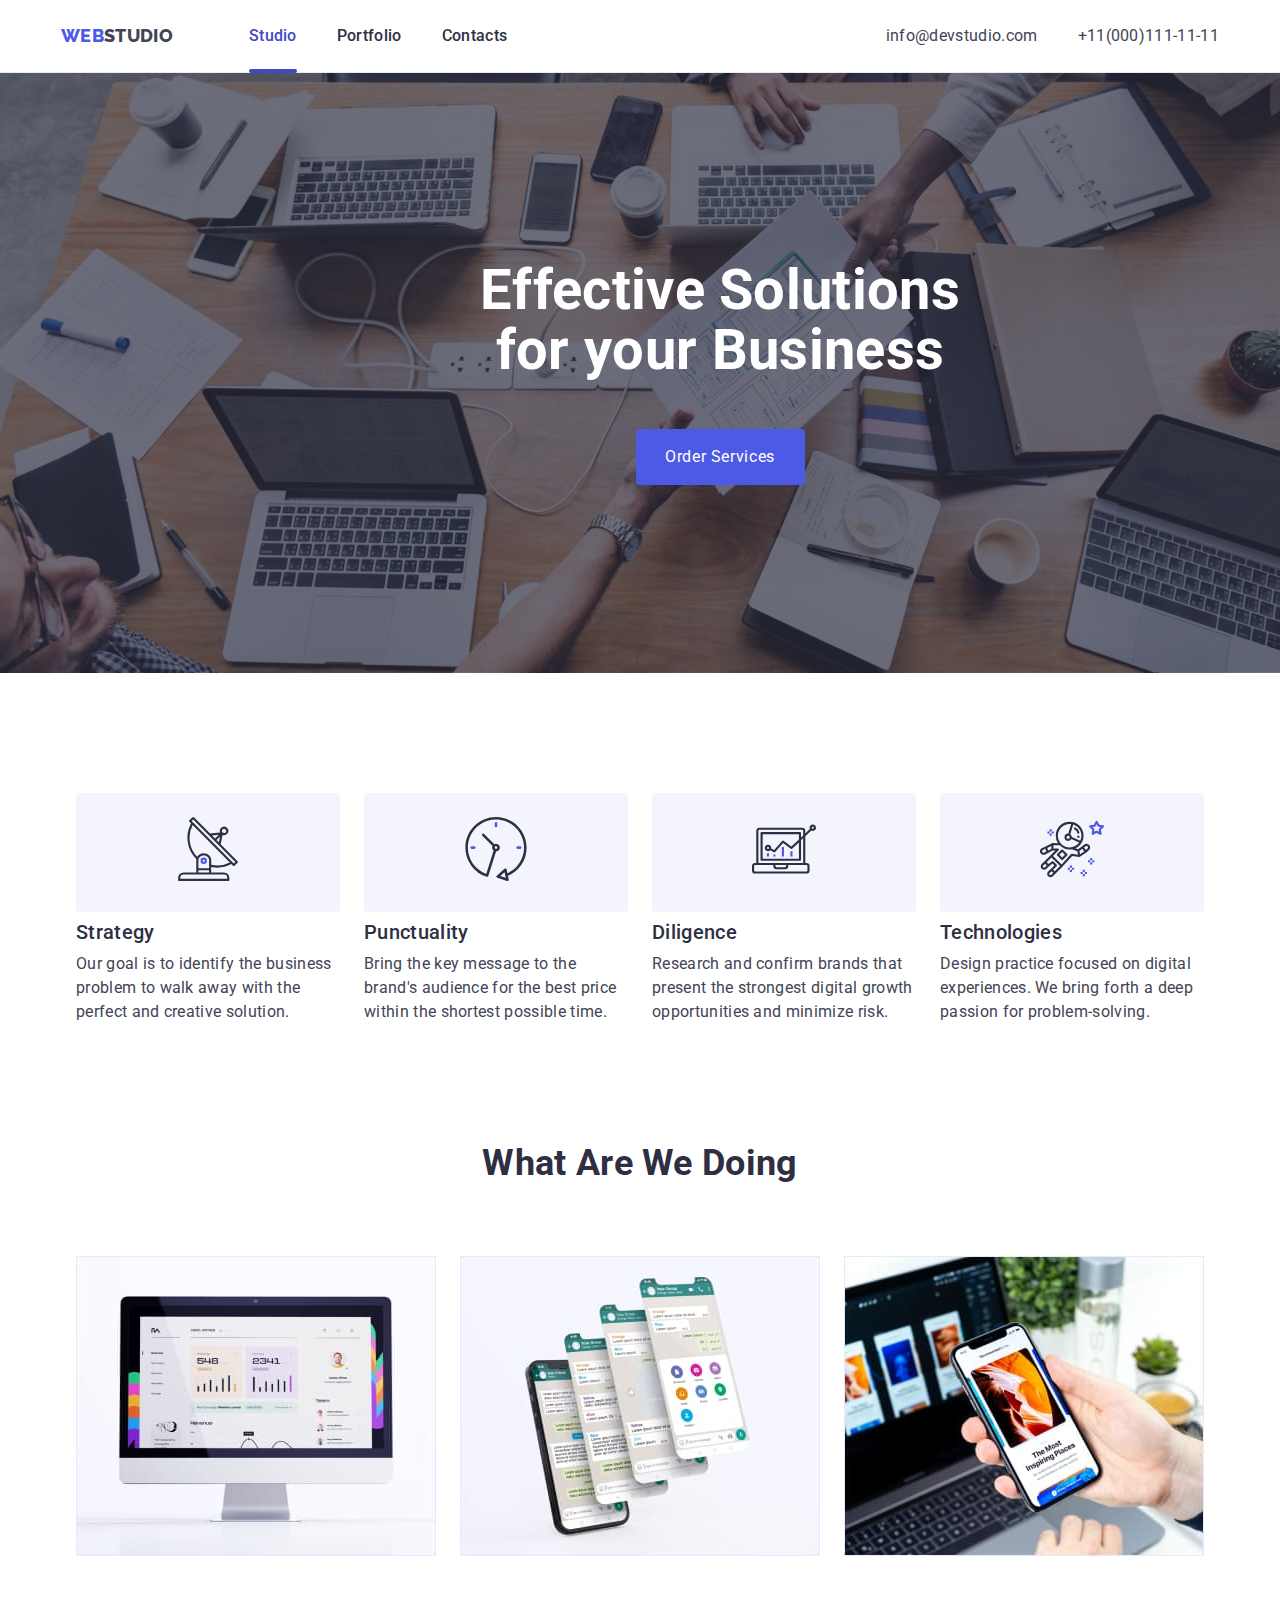
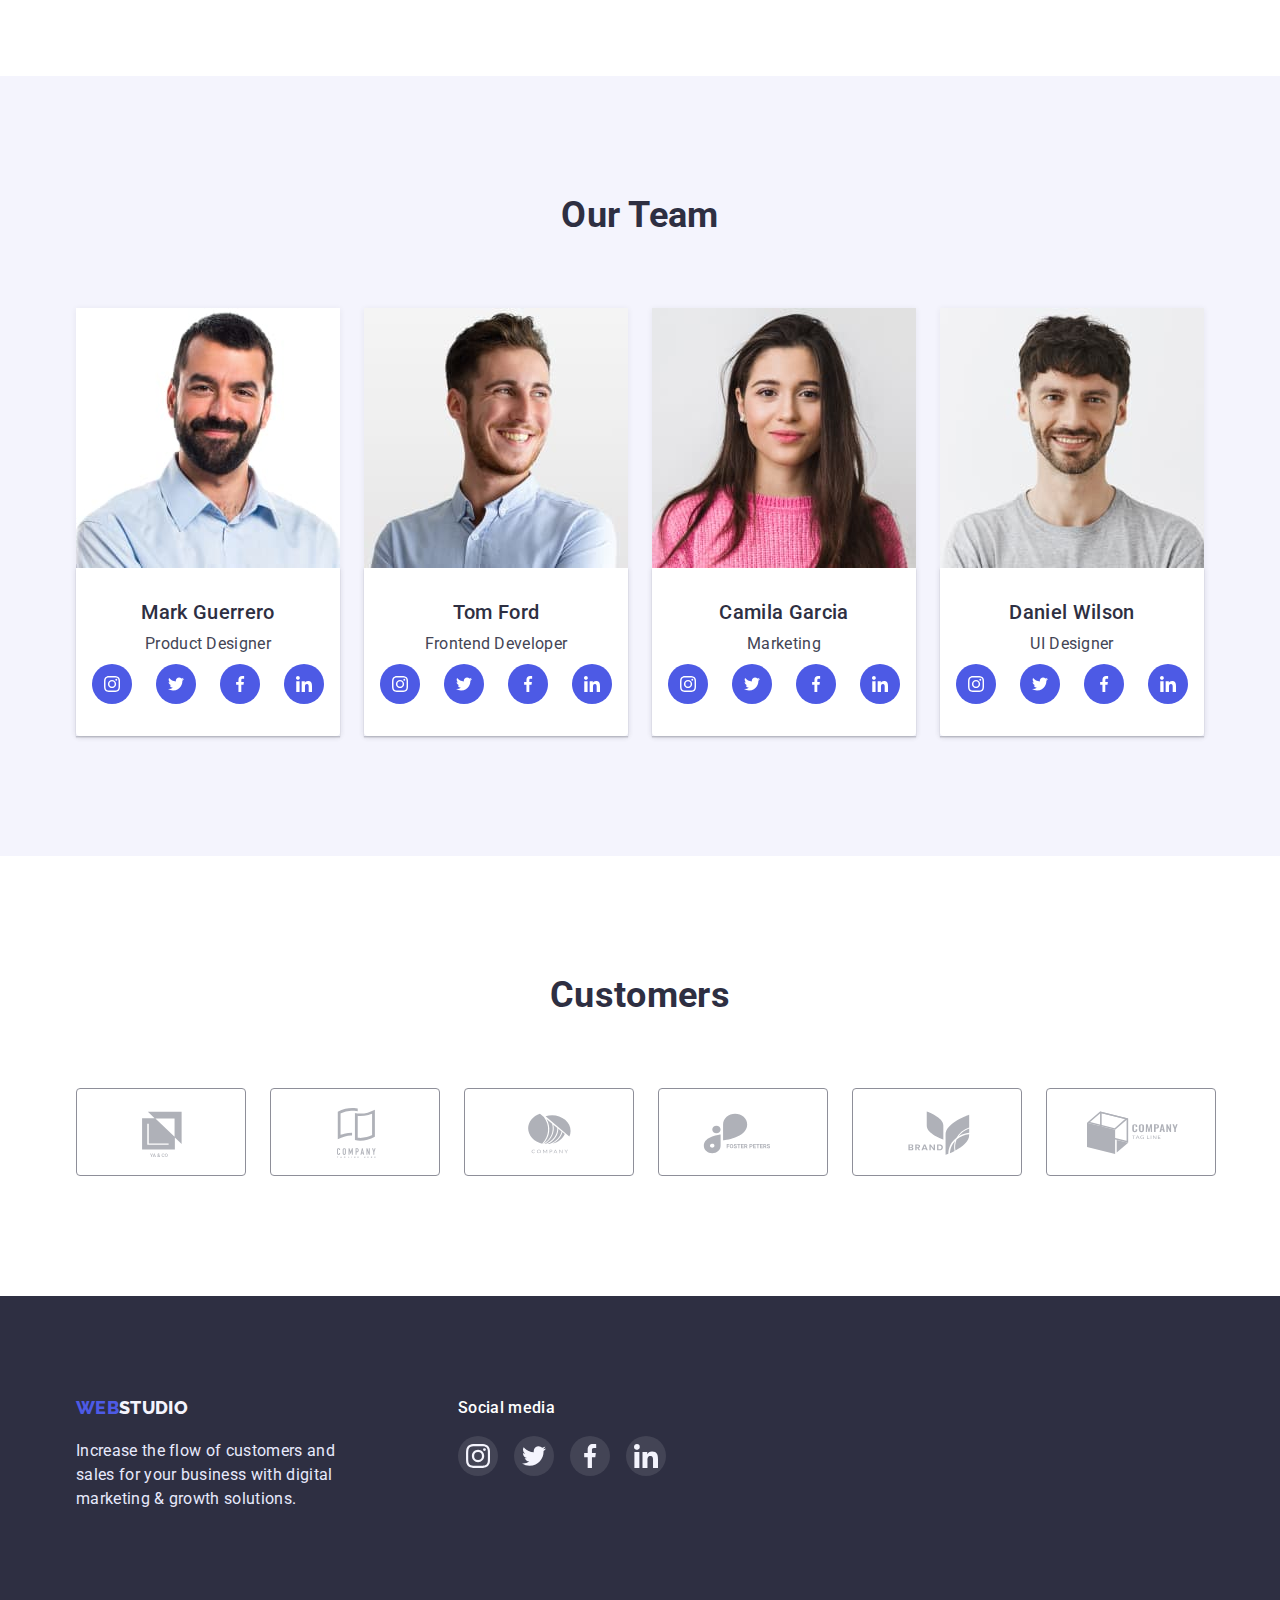
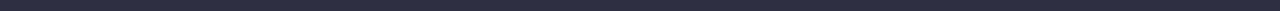
==== index.html @ 03b1467c "load main" ====
<!DOCTYPE html>
<html lang="en">
  <head>
    <meta charset="UTF-8" />
    <meta http-equiv="X-UA-Compatible" content="IE=edge" />
    <meta name="viewport" content="width=device-width, initial-scale=1.0" />
    <link
      href="https://fonts.googleapis.com/css2?family=Raleway:wght@800&family=Roboto:wght@100;300;400;500;700;900&display=swap"
      rel="stylesheet"
    />
    <link rel="stylesheet" href="./styles/modern-normalize.css" />
    <link href="./styles/styles.css" rel="stylesheet" />
    <title>Document</title>
  </head>
  <body>
    <header class="head-nav">
      <div class="header-container">
        <nav class="navigation">
          <a href="./index.html" class="head-logo"
            >WEB<span class="logo-color-black">STUDIO</span></a
          >

          <ul class="list-nav">
            <li class="list-item">
              <a href="./index.html" class="nav-list-hyper-link active animation"
                >Studio</a
              >
            </li>
            <li class="list-item">
              <a href="./portfolio.html" class="nav-list-hyper-link animation"
                >Portfolio</a
              >
            </li>
            <li class="list-item animation">
              <a href="" class="nav-list-hyper-link">Contacts</a>
            </li>
          </ul>
        </nav>
        <address class="address-list">
          <ul class="list-contact">
            <li class="list-item">
              <a href="mailto:@devstudio.com" class="contacts">
                info@devstudio.com</a
              >
            </li>
            <li class="list-item">
              <a href="tel:+11(000)111-11-11" class="contacts">
                +11(000)111-11-11</a
              >
            </li>
          </ul>
        </address>
      </div>
    </header>
    <main>
      <section class="section hero">
        <div class="conteiner">
          <h1 class="business-title">Effective Solutions for your Business</h1>
          <button type="button" class="order-button" data-modal-open>Order Services</button>
        </div>
      </section>
      <section class="section futures">
        <div class="conteiner">
          <h2 class="hidden">Need so need or Futures</h2>
          <ul class="list-futures">
            <li class="futures-block">
              <div class="futures-bg">
                <svg class="futures-svg" width="64" height="64">
                  <use href="./images/symbol-defs.svg#icon-antenna-1"></use>
                </svg>
              </div>
              <h3 class="futures-title">Strategy</h3>
              <p class="futures-text">
                Our goal is to identify the business problem to walk away with
                the perfect and creative solution.
              </p>
            </li>
            <li class="futures-block">
              <div class="futures-bg">
                <svg class="futures-svg" width="64" height="64">
                  <use href="./images/symbol-defs.svg#icon-clock-1"></use>
                </svg>
              </div>
              <h3 class="futures-title">Punctuality</h3>
              <p class="futures-text">
                Bring the key message to the brand's audience for the best price
                within the shortest possible time.
              </p>
            </li>
            <li class="futures-block">
              <div class="futures-bg">
                <svg class="futures-svg" width="64" height="64">
                  <use href="./images/symbol-defs.svg#icon-diagram-1"></use>
                </svg>
              </div>
              <h3 class="futures-title">Diligence</h3>
              <p class="futures-text">
                Research and confirm brands that present the strongest digital
                growth opportunities and minimize risk.
              </p>
            </li>
            <li class="futures-block">
              <div class="futures-bg">
                <svg class="futures-svg" width="64" height="64">
                  <use href="./images/symbol-defs.svg#icon-astronaut-1"></use>
                </svg>
              </div>
              <h3 class="futures-title">Technologies</h3>
              <p class="futures-text">
                Design practice focused on digital experiences. We bring forth a
                deep passion for problem-solving.
              </p>
            </li>
          </ul>
        </div>
      </section>
      <section class="section">
        <h2 class="section-title">What are we doing</h2>
        <div class="conteiner">
          <ul class="list-work">
            <li class="list-photo">
              <img
                src="./images/notebook.jpg"
                alt="Notebook download wait please"
                width="360"
                height="300"
              />
            </li>

            <li class="list-photo">
              <img
                src="./images/smartphone.jpg"
                alt="Smartphone download wait please"
                width="360"
                height="300"
              />
            </li>

            <li class="list-photo">
              <img
                src="./images/notebookandsmartphone.jpg"
                alt="Notebook and smartphone download wait please"
                width="360"
                height="300"
              />
            </li>
          </ul>
        </div>
      </section>
      <section class="section personal-section">
        <div class="conteiner">
          <h2 class="team-title">Our Team</h2>
          <ul class="list list-personal">
            <li class="personal">
              <img
                src="./images/markguerrero.jpg"
                alt="download photo Mark Guerrero"
                width="264"
                height="260"
              />
              <div class="team-description">
                <h3 class="team-name">Mark Guerrero</h3>
                <p class="team-position">Product Designer</p>
                <ul class="team-svg-list list">
                  <li class="team-svg-item">
                    <a class="svg-link" href=""
                      ><svg class="team-svg" width="16" height="16">
                        <use
                          href="./images/symbol-defs.svg#icon-instagram-2"
                        ></use></svg></a>
                  </li>

                  <li class="team-svg-item">
                    <a href="" class="svg-link"
                      ><svg class="team-svg" width="16" height="16">
                        <use
                          href="./images/symbol-defs.svg#icon-twitter-1"
                        ></use></svg></a>
                  </li>

                  <li class="team-svg-item">
                    <a href="" class="svg-link"
                      ><svg class="team-svg" width="16" height="16">
                        <use
                          href="./images/symbol-defs.svg#icon-facebook-1"></use></svg></a>
                  </li>

                  <li class="team-svg-item">
                    <a href="" class="svg-link"
                      ><svg class="team-svg" width="16" height="16">
                        <use
                          href="./images/symbol-defs.svg#icon-linkedin-1"></use></svg></a>
                  </li>
                </ul>
              </div>
            </li>
            <li class="personal">
              <img
                src="./images/tomford.jpg"
                alt="download photo Tom Ford"
                width="264"
                height="260"
              />
              <div class="team-description">
                <h3 class="team-name">Tom Ford</h3>
                <p class="team-position">Frontend Developer</p>
                <ul class="team-svg-list list">
                  <li class="team-svg-item">
                    <a class="svg-link" href=""
                      ><svg class="team-svg" width="16" height="16">
                        <use
                          href="./images/symbol-defs.svg#icon-instagram-2"
                        ></use></svg></a>
                  </li>

                  <li class="team-svg-item">
                    <a href="" class="svg-link"
                      ><svg class="team-svg" width="16" height="16">
                        <use
                          href="./images/symbol-defs.svg#icon-twitter-1"></use></svg></a>
                  </li>

                  <li class="team-svg-item">
                    <a href="" class="svg-link"
                      ><svg class="team-svg" width="16" height="16">
                        <use
                          href="./images/symbol-defs.svg#icon-facebook-1"
                        ></use></svg></a>
                  </li>

                  <li class="team-svg-item">
                    <a href="" class="svg-link"
                      ><svg class="team-svg" width="16" height="16">
                        <use
                          href="./images/symbol-defs.svg#icon-linkedin-1"></use></svg></a>
                  </li>
                </ul>
              </div>
            </li>
            <li class="personal">
              <img
                src="./images/camilagarcia.jpg"
                alt="download photo Camila Garcia"
                width="264"
                height="260"
              />
              <div class="team-description">
                <h3 class="team-name">Camila Garcia</h3>
                <p class="team-position">Marketing</p>
                <ul class="team-svg-list list">
                  <li class="team-svg-item">
                    <a class="svg-link" href=""
                      ><svg class="team-svg" width="16" height="16">
                        <use
                          href="./images/symbol-defs.svg#icon-instagram-2"
                        ></use></svg></a>
                  </li>

                  <li class="team-svg-item">
                    <a href="" class="svg-link"
                      ><svg class="team-svg" width="16" height="16">
                        <use
                          href="./images/symbol-defs.svg#icon-twitter-1"></use></svg></a>
                  </li>

                  <li class="team-svg-item">
                    <a href="" class="svg-link"
                      ><svg class="team-svg" width="16" height="16">
                        <use
                          href="./images/symbol-defs.svg#icon-facebook-1"></use></svg></a>
                  </li>

                  <li class="team-svg-item">
                    <a href="" class="svg-link"
                      ><svg class="team-svg" width="16" height="16">
                        <use
                          href="./images/symbol-defs.svg#icon-linkedin-1"></use></svg></a>
                  </li>
                </ul>
              </div>
            </li>
            <li class="personal">
              <img
                src="./images/danielwilson.jpg"
                alt="download photo Daniel Wilson"
                width="264"
                height="260"
              />
              <div class="team-description">
                <h3 class="team-name">Daniel Wilson</h3>
                <p class="team-position">UI Designer</p>
                <ul class="team-svg-list list">
                  <li class="team-svg-item">
                    <a class="svg-link" href=""
                      ><svg class="team-svg" width="16" height="16">
                        <use
                          href="./images/symbol-defs.svg#icon-instagram-2"></use></svg></a>
                  </li>

                  <li class="team-svg-item">
                    <a href="" class="svg-link"
                      ><svg class="team-svg" width="16" height="16">
                        <use
                          href="./images/symbol-defs.svg#icon-twitter-1"></use></svg></a>
                  </li>

                  <li class="team-svg-item">
                    <a href="" class="svg-link"
                      ><svg class="team-svg" width="16" height="16">
                        <use
                          href="./images/symbol-defs.svg#icon-facebook-1"></use></svg></a>
                  </li>

                  <li class="team-svg-item">
                    <a href="" class="svg-link"
                      ><svg class="team-svg" width="16" height="16">
                        <use
                          href="./images/symbol-defs.svg#icon-linkedin-1"></use></svg></a>
                  </li>
                </ul>
              </div>
            </li>
          </ul>
        </div>
      </section>
      <section class="section">
        <div class="conteiner">
          <h2 class="section-title">Customers</h2>
          <ul class="customers-list list">
            <li class="customers-item">
              <a class="customers-link" href=""
                ><svg class="customers-svg" width="104" height="54">
                  <use href="./images/symbol-defs.svg#icon-Logo-1"></use></svg></a>
            </li>
            <li class="customers-item">
              <a class="customers-link" href=""
                ><svg class="customers-svg" width="104" height="54">
                  <use href="./images/symbol-defs.svg#icon-Logo-2"></use></svg></a>
            </li>
            <li class="customers-item">
              <a class="customers-link" href=""
                ><svg class="customers-svg" width="104" height="54">
                  <use href="./images/symbol-defs.svg#icon-Logo-3"></use></svg></a>
            </li>
            <li class="customers-item">
              <a class="customers-link" href=""
                ><svg class="customers-svg" width="104" height="54">
                  <use href="./images/symbol-defs.svg#icon-Logo-4"></use></svg></a>
            </li>
            <li class="customers-item">
              <a class="customers-link" href=""
                ><svg class="customers-svg" width="104" height="54">
                  <use href="./images/symbol-defs.svg#icon-Logo-5"></use></svg></a>
            </li>
            <li class="customers-item">
              <a class="customers-link" href=""
                ><svg class="customers-svg" width="104" height="54">
                  <use href="./images/symbol-defs.svg#icon-Logo-6"></use></svg></a>
            </li>
          </ul>
        </div>
      </section>
    </main>
    <footer class="footer">
      <div class="conteiner">
        <ul class="footer-list list">
          <li>
            <a href="./index.html" class="footer-logo"
              >Web<span class="footer-color-white">Studio</span></a
            >
            <p class="footer-text">
              Increase the flow of customers and sales for your business with
              digital marketing & growth solutions.
            </p>
          </li>
          <li>
            <p class="footer-media">Social media</p>
            <ul class="footer-svg-list list">
              <li class="footer-svg-item">
                <a class="footer-svg-link" href=""
                  ><svg class="footer-svg" width="24" height="24">
                    <use
                      href="./images/symbol-defs.svg#icon-instagram-2"></use></svg></a>
              </li>

              <li class="footer-svg-item">
                <a href="" class="footer-svg-link"
                  ><svg class="footer-svg" width="24" height="24">
                    <use
                      href="./images/symbol-defs.svg#icon-twitter-1"
                    ></use></svg></a>
              </li>

              <li class="footer-svg-item">
                <a href="" class="footer-svg-link"
                  ><svg class="footer-svg" width="24" height="24">
                    <use
                      href="./images/symbol-defs.svg#icon-facebook-1"
                    ></use></svg></a>
              </li>

              <li class="footer-svg-item">
                <a href="" class="footer-svg-link"
                  ><svg class="footer-svg" width="24" height="24">
                    <use
                      href="./images/symbol-defs.svg#icon-linkedin-1"></use></svg></a>
              </li>
            </ul>
          </li>
        </ul>
      </div>
    </footer>
    <div class="backdrop is-hidden" data-modal>
<div class="modal">
<button class="modal-button" type="button" data-modal-close>
  <svg class="modal-icon" width="8" height="8">
    <use href="./images/symbol-defs.svg#icon-exit"></use>
  </svg>
</button>
</div>
    </div>
    <script src="./scripts/modal.js"></script>
  </body>
</html>
---- styles/styles.css ----
:root {
    --maincolor:#2E2F42;
    --headercolor:#434455;
    --lightbackgroudcolor:#F4F4FD;
    --linkscolor:#4D5AE5;
    --background: #fff;
    --footertext: #E7E9FC;
    --hoverlink: #404BBF;
    --customers-bg:#8E8F99;
    --customers-svg:#AFB1B8;
    --footer-focus:#31D0AA;
    --footer-bg-link:#ffffff1A;
    --modal-bg: rgba(46, 47, 66, 0.4);
}

ul{
    padding: 0;
    margin: 0;
}

li{
    padding: 0;
    margin: 0;
}

p,a {
    padding: 0;
    margin: 0;
    text-decoration: none;
}

h1,h2,h3,h4,h5,h6 {
    margin: 0;
    padding: 0;
}
img {
    display: block;
    max-width: 100%;
}

button {
    border:none
}


body {
font-family: 'Roboto';
font-size: 16px;
line-height: 1.5;
color: var(--maincolor);
background-color: var(--background);
letter-spacing: 0.02em;
}

.conteiner{
    max-width: 1158px;
    margin: 0 auto;
    box-sizing: border-box; 
    padding: 0 15px 0 15px;
}

.header-container {
    max-width: 1158px;
    box-sizing: border-box;
    display: flex;
    margin: 0 auto;
    justify-content: space-between;
}

.section{
    margin: 0 auto;
    padding: 120px 0 120px 0;
}

.list {
    list-style: none;
    display: inline-flex;
}

.navigation {
    display: flex;
    text-align: center;
}

.head-nav {
    border-bottom: 1px solid var(--footertext);
    margin: auto;
    box-shadow: 0px 2px 1px rgba(46, 47, 66, 0.08), 0px 1px 1px rgba(46, 47, 66, 0.16), 0px 1px 6px rgba(46, 47, 66, 0.08);
}

.head-logo {
    font-family: 'Raleway';
    font-style: normal;
    font-weight: 800;
    font-size: 18px;
    line-height: 1.33;
    color: var(--linkscolor);
    text-decoration: none;
    text-transform: uppercase;
    padding-top: 24px;
    padding-bottom: 24px;
    margin-right: 76px;
}

.logo-color-black {
    color: var(--headercolor);
}

.nav-list-hyper-link {
    text-decoration: none;
    font-weight: 500;
    color: var(--maincolor);
    padding: 24px 0 24px 0;
    display: block;
    transition-property: color;
    transition-duration: 250ms;
    transition-timing-function: cubic-bezier(0.4, 0, 0.2, 1);

}

.list-nav{
    display:flex;
    list-style: none;
    display: flex;
    gap: 40px;
}

.active {
    color: var(--hoverlink);
    position: relative;
}

.active::after {
    position: absolute;
    display: block;
    content: "";
    background: var(--hoverlink);
    width: 100%;
    bottom: -1px;
    height: 4px;
    border-radius: 2px;
}

.nav-list-hyper-link:hover, .nav-list-hyper-link:focus {
    color: var(--hoverlink);

}
.address-list {
    text-align: right;
}

.list-contact{
    display:flex;
    list-style: none;
    gap:40px;
}

.contacts {
text-decoration: none;
color: var(--headercolor);
font-style: normal;
padding: 24px 0 24px 0;
display: block;
transition-property: color;
transition-duration: 250ms;
transition-timing-function: cubic-bezier(0.4, 0, 0.2, 1);
}

.contacts:hover, .contacts:focus {
    color: var(--hoverlink);

}

.hero{
    background-image: linear-gradient(rgba(46, 47, 66, 0.7), rgba(46, 47, 66, 0.7)), url(../images/background-hero.jpg);
    padding-top: 188px;
    padding-bottom: 188px;
    background-repeat: no-repeat;
    background-size: cover;
    background-position: center;
    width: 1440px;
    background-color: var(--maincolor);
}

.business-title {
    color: var(--background);
font-size: 56px;
line-height: 1.07;
margin: 0 auto 48px;
max-width: 496px;
text-align: center;
}

.order-button {
    background-color: var(--linkscolor);
    color: var(--background);
    cursor:pointer;
width: 169px;
height: 56px;
margin: 0 auto;
display: block;
border-radius: 4px;
letter-spacing: 0.04em;
line-height: 24px;
transition-property: background-color;
transition-duration: 250ms;
transition-timing-function: cubic-bezier(0.4, 0, 0.2, 1);
}

.order-button:hover, .order-button:focus {
    background-color: var(--hoverlink);
}

.hidden {
        position: absolute;
        width: 1px;
        height: 1px;
        margin: -1px;
        border: 0;
        padding: 0;
        white-space: nowrap;
        clip-path: inset(100%);
        clip: rect(0 0 0 0);
        overflow: hidden;
}

.futures {
    padding-bottom: 0;
}

.list-futures {
    list-style: none;
    display: inline-flex;
    justify-content: center;
}

.futures-svg {
}

.futures-bg {
    background-color: var(--lightbackgroudcolor);
    border-radius: 4px;
    padding: 24px 100px;
}

.futures-title{
    font-size: 20px;
    line-height: 1.2;
    font-weight: 500;
    gap:24px;   
    margin-bottom: 8px;
    margin-top: 8px;
}

.futures-text {
    color: var(--headercolor);
    display: flex;
    gap:24px;
    flex-wrap: wrap;
    justify-content: space-around;
}
.list-futures {
    display: flex;
    justify-content:space-between;;
    gap:24px;   
}

.futures-block {
    width: 264px;
}

.personal-section {
    background-color: var(--lightbackgroudcolor);
}

.section-title {
font-size: 36px;
line-height: 1.11;
text-transform: capitalize;
text-align: center;
margin-bottom: 72px;
}

.section-work {
    padding: 0 0 120px;
}

.section-team{
    background-color: var(--lightbackgroudcolor);
    padding-bottom: 120px;
}

.list-work{
    list-style: none;
    display: flex;
    gap:24px;
    flex-wrap: wrap;
    justify-content: space-between;
}

.list-photo {
    justify-content: center;
    display: flex;
    gap:24px;
    flex-wrap: wrap;
    width: 360px;

}

.list-personal {
    display: flex;
    gap:24px;
    flex-wrap: wrap;
    justify-content: space-between;
}

.personal {
    justify-content: center;
    background: #FFFFFF;
box-shadow: 0px 1px 6px rgba(46, 47, 66, 0.08);
border-radius: 0px 0px 4px 4px;

}

.team-description {
    padding: 32px 16px;
    box-shadow: 0px 1px 6px rgba(46, 47, 66, 0.08), 0px 1px 1px rgba(46, 47, 66, 0.16), 0px 2px 1px rgba(46, 47, 66, 0.08);
}

.team-title{
    font-size: 36px;
line-height: 1.11;
text-transform: capitalize;
text-align: center;
margin-bottom: 72px;
}

.team-name {
    font-size: 20px;
    line-height: 1.2;
    font-weight: 500;
    text-align: center;
    margin-bottom: 8px;
}

.team-position {
    color: var(--headercolor);
    text-align: center;
}

.team-svg-list {
    display: flex;
    gap:24px
}

.team-svg-item {
color: var(--linkscolor);
margin-top: 8px;
}
.team-svg {
    fill: var(--background);
}

.svg-link {
    display: flex;
    justify-content: center;
    align-items: center;
    width: 40px;
    height: 40px;
    border-radius: 50%;
    background-color: var(--linkscolor);
    transition-property: background-color;
transition-duration: 250ms;
transition-timing-function: cubic-bezier(0.4, 0, 0.2, 1);
}

.svg-link:hover, .svg-link:focus {
    background-color: var(--hoverlink);
}

.customers-list{
display: flex;
gap:24px;
}

.customers-item {
    display: block;
}

.customers-link {
    display: flex;
    border:1px solid var(--customers-bg);
border-radius: 4px;
outline: transparent;
transition-property: border;
transition-duration: 250ms;
transition-timing-function: cubic-bezier(0.4, 0, 0.2, 1);

}

.customers-svg {
    margin: 16px 32px;
    fill: var(--customers-svg);
    transition-property: fill;
    transition-duration: 250ms;
    transition-timing-function: cubic-bezier(0.4, 0, 0.2, 1);
    
}

.customers-link:hover .customers-svg,
.customers-link:focus .customers-svg {
    fill: var(--hoverlink);


}

.customers-link:focus, .customers-link:hover {
    border-color:var(--hoverlink);
    outline: transparent;
}

.footer {
    background-color: var(--maincolor);
    height: auto;
    padding: 100px 0 100px 0;

}
.footer-list{
    display: flex;
    gap:120px
}

.footer-media {
    color: var(--background);
    font-weight: 500;
    margin-bottom: 16px;
}

.footer-logo {font-family: 'Raleway';
    font-style: normal;
    font-weight: 800;
    font-size: 18px;
    line-height: 1.33;
    color: var(--linkscolor);
    text-decoration: none;
    text-transform: uppercase; 
}

.footer-color-white{
    color:var(--lightbackgroudcolor)

}

.footer-text {
    color: var(--footertext);
    max-width: 262px;
    margin-top: 18px;
}
.footer-svg-list{
    display: flex;
    gap:16px

}

.footer-svg-item{
}

.footer-svg-link{
    display: flex;
    justify-content: center;
    align-items: center;
    width: 40px;
    height: 40px;
    border-radius: 50%;
    background-color: var(--footer-bg-link);
    transition-property: background-color;
transition-duration: 250ms;
transition-timing-function: cubic-bezier(0.4, 0, 0.2, 1);
}
.footer-svg{
    fill:var(--lightbackgroudcolor)
}

.footer-svg-link:hover,
.footer-svg-link:focus{
background-color: var(--footer-focus);

}

/*Portfolio*/

.portfolio {
    padding-top: 96px;
}

.list-button {
    list-style: none;
    display: flex;
    justify-content: center;
    margin-bottom: 72px;
    gap: 24px;
}
.portfolio-button {
    background: var(--lightbackgroudcolor);
    border: none;
    letter-spacing: 0.04em;
    cursor: pointer;
    display: flex;
flex-direction: row;
justify-content: center;
align-items: center;
padding: 12px 24px;
background: var(--lightbackgroudcolor);
border: 1px solid var(--footertext);
border-radius: 4px;
color: var(--linkscolor);
font-weight: 500;
transition-property: color, background-color, box-shadow, border;
transition-duration: 250ms;
transition-timing-function: cubic-bezier(0.4, 0, 0.2, 1);
}

.portfolio-button:hover, .portfolio-button:focus {
    background-color: var(--linkscolor);
    color: var(--background);
    box-shadow: 0px 3px 1px rgba(0, 0, 0, 0.1), 0px 2px 1px rgba(0, 0, 0, 0.08), 0px 2px 2px rgba(0, 0, 0, 0.12);
    border-color: var(--linkscolor);
}

.apps-post {
    width: 360px;
}

.portfolio-title {
    font-size: 20px;
line-height: 1.2;
color: var(--maincolor);
font-weight: 500;
}

.portfolio-text {
    color: var(--headercolor);
    margin-top: 8px;
}

.apps-list {
    list-style: none;
    display: inline-flex;
    flex-wrap: wrap;
    margin: 0 auto;
    justify-content: space-between;
    gap:48px 24px;
    

}

.apps-post:last-of-type {
    margin-bottom: 120px;
}



.apps-description {
    border-bottom: 1px solid var(--footertext);
    border-left: 1px solid var(--footertext);
    border-right: 1px solid var(--footertext);
    padding-left: 16px;
    padding-bottom:32px ;
    padding-top: 32px;
    transition-property: box-shadow, color;
transition-duration: 250ms;
transition-timing-function: cubic-bezier(0.4, 0, 0.2, 1);
}

.apps-link:hover .apps-description,
.apps-link:focus .apps-description{
    box-shadow: 0px 1px 6px rgba(46, 47, 66, 0.08), 0px 1px 1px rgba(46, 47, 66, 0.16), 0px 2px 1px rgba(46, 47, 66, 0.08);
    border-color: transparent;

}

.apps-link:hover, .apps-link:focus {
    outline: transparent;
}

.overlay {
    position: relative;
    overflow: hidden;
}

.overlay-text {
    width: 100%;
    height: 100%;
    background-color: var(--linkscolor);
    color:var(--lightbackgroudcolor);
    top: 0;
    left: 0;
    position: absolute;
    transform: translateY(100%);
    transition-duration: 250ms;
    transition-timing-function: cubic-bezier(0.4, 0, 0.2, 1);
    transition-property: translateY(0);
    padding: 40px 32px;
}

.apps-link:focus .overlay-text,
.apps-link:hover .overlay-text {
    transform: translateY(0);

}



.backdrop {
    position: fixed;
    top: 0;
    left: 0;
    background-color: var(--modal-bg);
    width: 100%;
    height: 100%;
    transition: opacity 250ms linear, visibility 250ms linear;

}

.backdrop.is-hidden {
    opacity: 0;
    visibility: hidden;
    pointer-events: none;
}

.modal {
    position: absolute;
    top: 50%;
    left: 50%;
    transform: translate(-50%, -50%);
    width: 408px;
    height: 584px;
    background-color: var(--background);
    border-radius: 4px;
    box-shadow: 0px 1px 1px rgba(0, 0, 0, 0.14), 0px 1px 3px rgba(0, 0, 0, 0.12), 0px 2px 1px rgba(0, 0, 0, 0.2);
}
.modal-button {
    position:absolute;
    right: 24px;
    top: 24px;
    width: 24px;
    height: 24px;
    background-color: var(--footertext);
    fill: var(--maincolor) ;
    border-radius: 50%;
    align-items: center;
    justify-content: center;
    display: flex;
    transition-property: background-color;
    transition-duration: 250ms;
    transition-timing-function: cubic-bezier(0.4, 0, 0.2, 1);
}

.modal-button:focus, .modal-button:hover {
    background-color: var(--hoverlink);
    cursor: pointer;
}
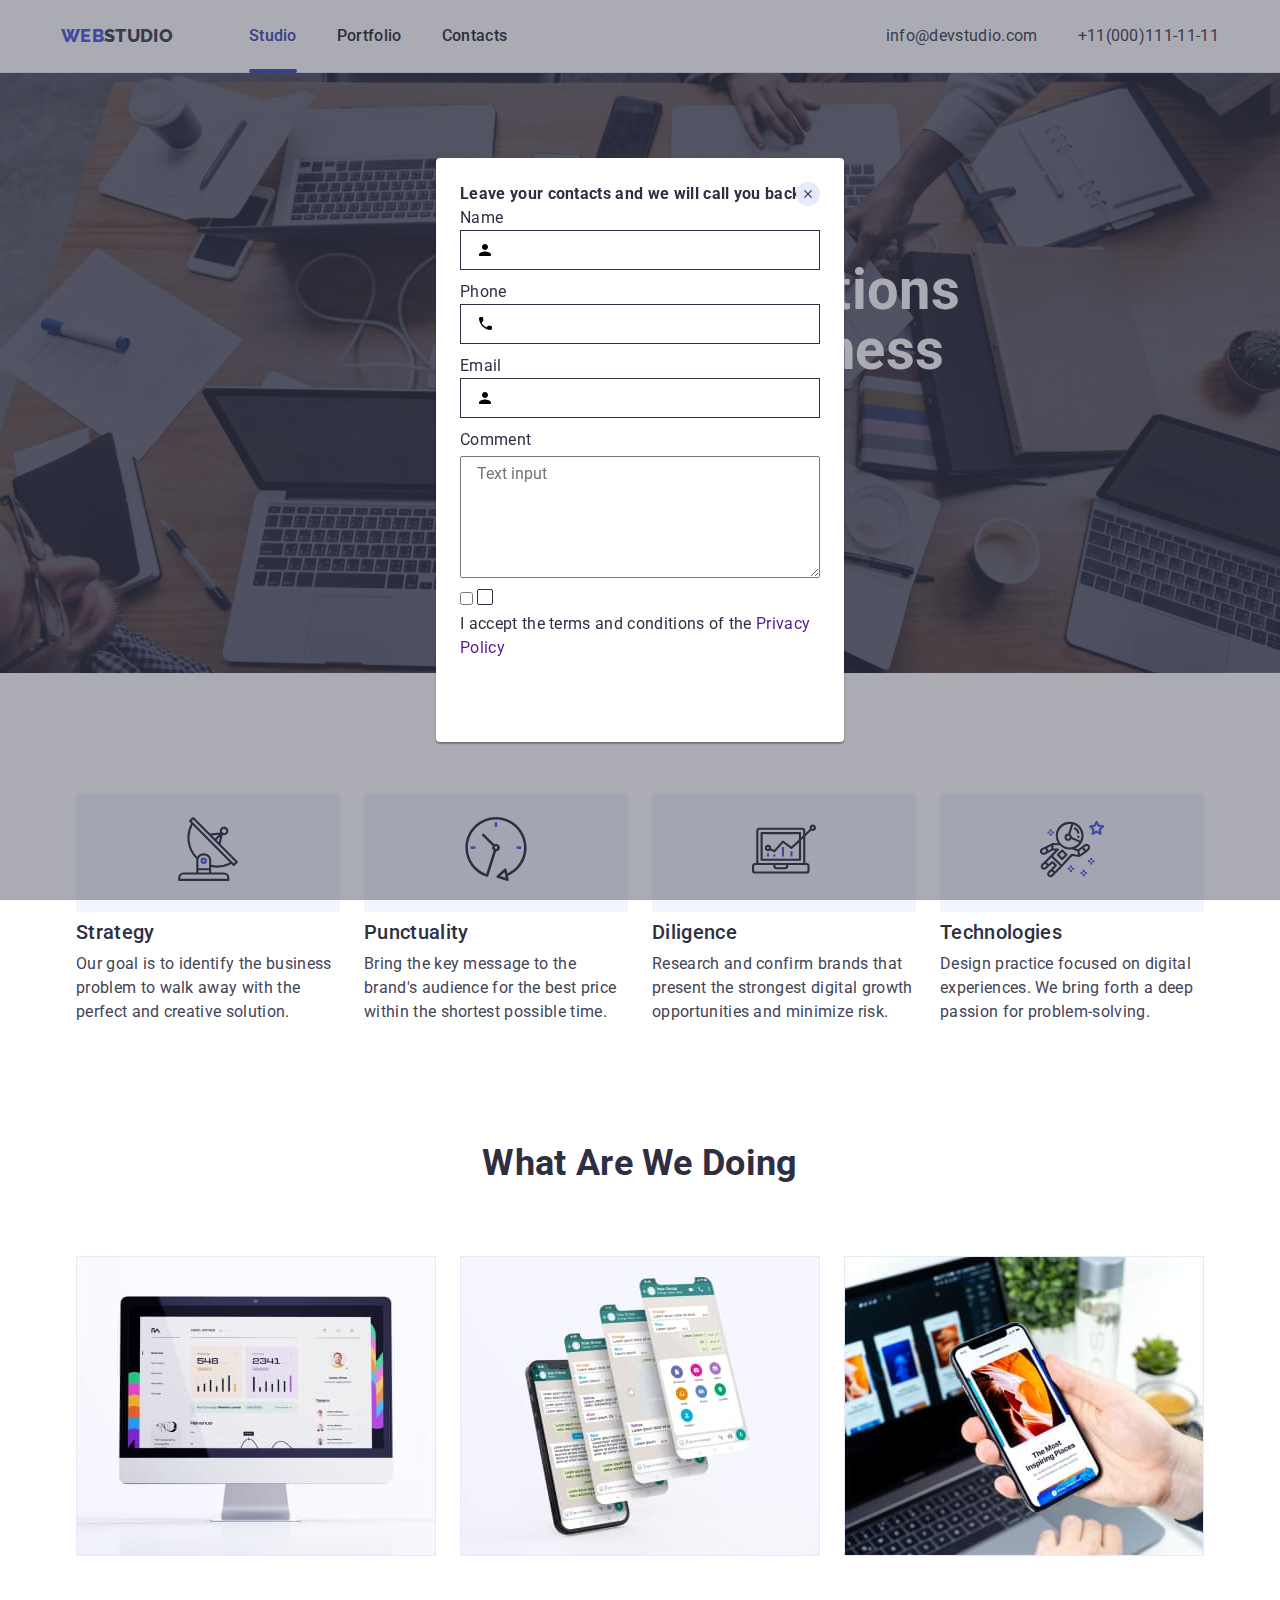
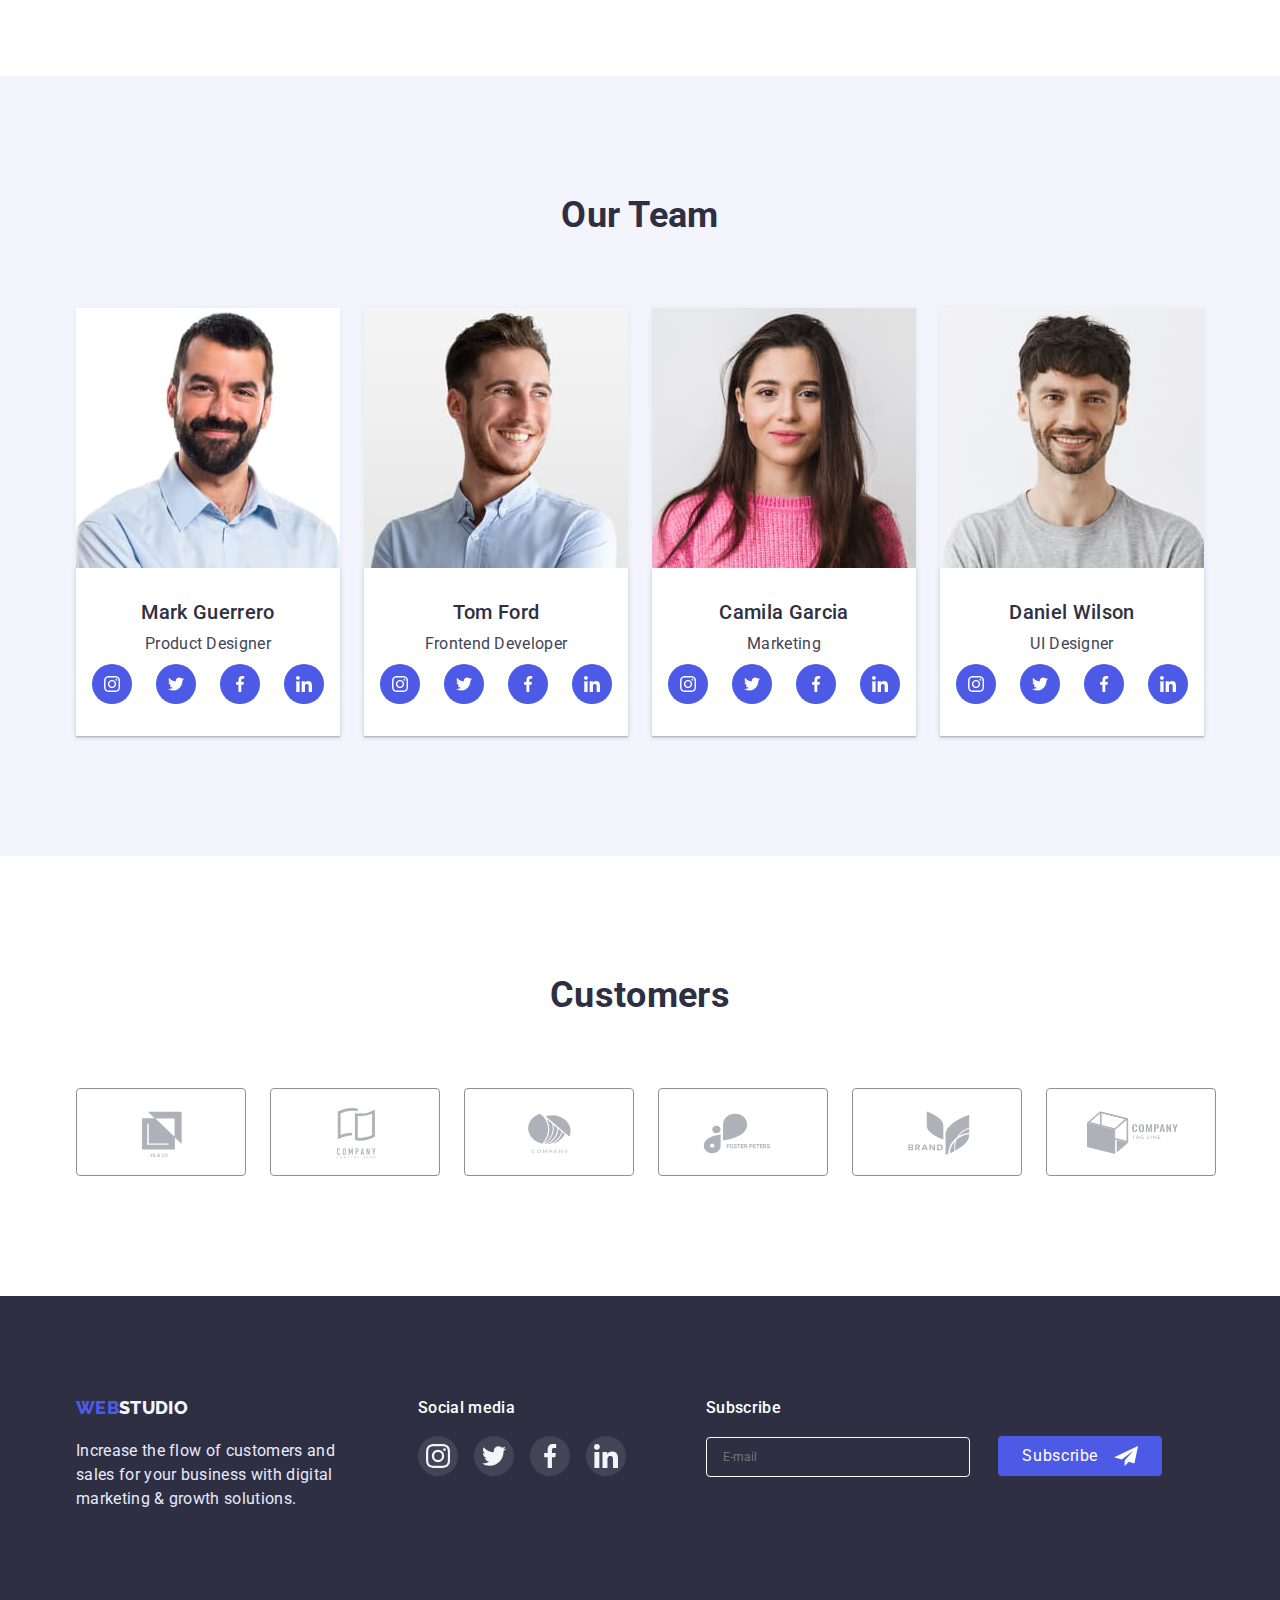
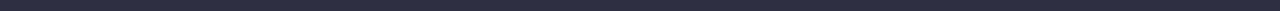
==== commit 20ce2d91: "update" ====
--- a/index.html
+++ b/index.html
@@ -364,7 +364,7 @@
     <footer class="footer">
       <div class="conteiner">
         <ul class="footer-list list">
-          <li>
+          <li class="footer-list-item">
             <a href="./index.html" class="footer-logo"
               >Web<span class="footer-color-white">Studio</span></a
             >
@@ -373,7 +373,7 @@
               digital marketing & growth solutions.
             </p>
           </li>
-          <li>
+          <li class="footer-list-item">
             <p class="footer-media">Social media</p>
             <ul class="footer-svg-list list">
               <li class="footer-svg-item">
@@ -406,18 +406,44 @@
                       href="./images/symbol-defs.svg#icon-linkedin-1"></use></svg></a>
               </li>
             </ul>
+            <li class="footer-list-item">
+              <form class="form-sub" action=""></form>
+              <p class="footer-sub">Subscribe</p>
+              <input class="sub-mail" type="email" placeholder="E-mail">
+              <button class="sub-button" type="button">Subscribe<svg class="svg-sub" width="24" height="20"><use href="./images/symbol-defs.svg#icon-sub"></use></svg></button></form>
+            </li>
           </li>
         </ul>
       </div>
     </footer>
-    <div class="backdrop is-hidden" data-modal>
+    <div class="backdrop" data-modal>
 <div class="modal">
 <button class="modal-button" type="button" data-modal-close>
   <svg class="modal-icon" width="8" height="8">
     <use href="./images/symbol-defs.svg#icon-exit"></use>
   </svg>
 </button>
-</div>
+<form class="modal-form">
+  <strong>Leave your contacts and we will call you back</strong>
+  
+<label class="modal-label" for="">Name</label>
+<div class="modal-item"><input class="modal-input" type="text">
+<svg class="modal-svg" width="18" height="18"><use href="./images/symbol-defs.svg#icon-person"></use></svg></div>
+<label class="modal-label" for="">Phone</label>
+<div class="modal-item"><input class="modal-input" type="tel">
+<svg class="modal-svg" width="18" height="24"><use href="./images/symbol-defs.svg#icon-phone"></use></svg></div>
+<label class="modal-label" for="">Email</label>
+<div class="modal-item"><input class="modal-input" type="email">
+<svg class="modal-svg" width="18" height="24"><use href="./images/symbol-defs.svg#icon-person"></use></svg></div>
+<div class="modal-item"><label class="modal-label" for="">Comment</label>
+<textarea class="modal-comment"  name="" id="" cols="30" rows="6" placeholder="Text input"></textarea></div>
+<label>
+<input class="modal-checkbox" type="checkbox" />
+<svg class="modal-custom-checkbox" width="20" height="8"><use class="access" href=".images/symbol-defs.svg#icon-access"></use>
+<use class="default" href="./images/symbol-defs.svg#icon-default"></use></svg>
+<p>I accept the terms and conditions of the <a href="">Privacy Policy</a></p></label>
+
+</form>
     </div>
     <script src="./scripts/modal.js"></script>
   </body>
--- a/styles/styles.css
+++ b/styles/styles.css
@@ -430,6 +430,57 @@
     gap:120px
 }
 
+
+
+.footer-list:last-child {
+    gap:80px
+}
+
+.footer-sub {
+    color: var(--background);
+    font-weight: 500;
+    margin-bottom: 16px;
+}
+
+.sub-mail {
+    padding: 7px 0 7px 16px;
+    width: 264px;
+    border: var(--background);
+    background-color: var(--maincolor) ;
+    border: 1px solid var(--background);
+    border-radius: 4px;
+    color:var(--background);
+    opacity: 1;
+    font-size: 12px;
+    line-height: 24px;
+    
+}
+
+.form-sub {
+    display: flex;
+    justify-content: center;
+    align-items: center;
+}
+
+.sub-button {
+    margin-left: 24px;
+    background-color: var(--linkscolor);
+    color: var(--background);
+    border-radius: 4px;
+    padding: 8px 0 8px 24px;
+    letter-spacing: 0.04em;
+    line-height: 24px;
+    font-size: 16px;
+    align-items: center;
+}
+
+.svg-sub {
+    fill:var(--background);
+    margin-left: 16px;
+    margin-right: 24px;
+    vertical-align: middle;
+}
+
 .footer-media {
     color: var(--background);
     font-weight: 500;
@@ -638,6 +689,7 @@
     background-color: var(--background);
     border-radius: 4px;
     box-shadow: 0px 1px 1px rgba(0, 0, 0, 0.14), 0px 1px 3px rgba(0, 0, 0, 0.12), 0px 2px 1px rgba(0, 0, 0, 0.2);
+    padding: 24px;
 }
 .modal-button {
     position:absolute;
@@ -659,4 +711,68 @@
 .modal-button:focus, .modal-button:hover {
     background-color: var(--hoverlink);
     cursor: pointer;
+}
+
+.modal-item {
+    display: flex;
+    flex-direction: column;
+    margin-bottom: 10px;
+    position: relative;
+}
+
+.modal-label {
+    margin-bottom: 4px
+}
+
+.modal-input {
+    border: 1px solid var(--maincolor);
+    padding-left: 38px;
+}
+
+.modal-svg {
+    position: absolute;
+    top:50%;
+    transform: translateY(-50%);
+    left: 16px;
+}
+
+.modal-input {
+    height: 40px;
+}
+
+.modal-comment {
+    padding-left: 16px;
+    padding-top: 8px;
+}
+
+.modal-checkbox {
+    outline: 2px solid transparent;
+}
+
+.modal-custom-checkbox {
+    width:16px;
+    height: 16px;
+    color: transparent;
+    justify-content: center;
+    text-align: center;
+    cursor: pointer;
+    border: 1px solid var(--maincolor);
+    border-radius: 2px;
+
+}
+
+.modal-checkbox:focus:not(:access) + .modal-custom-checkbox {
+    opacity: 1;
+}
+
+.modal-checkbox:access + .modal-custom-checkbox > .access {
+    opacity: 1;
+}
+
+.default {
+    fill-opacity: 0;
+}
+
+.modal-checkbox:access + .modal-custom-checkbox > .default {
+    opacity: 0;
 }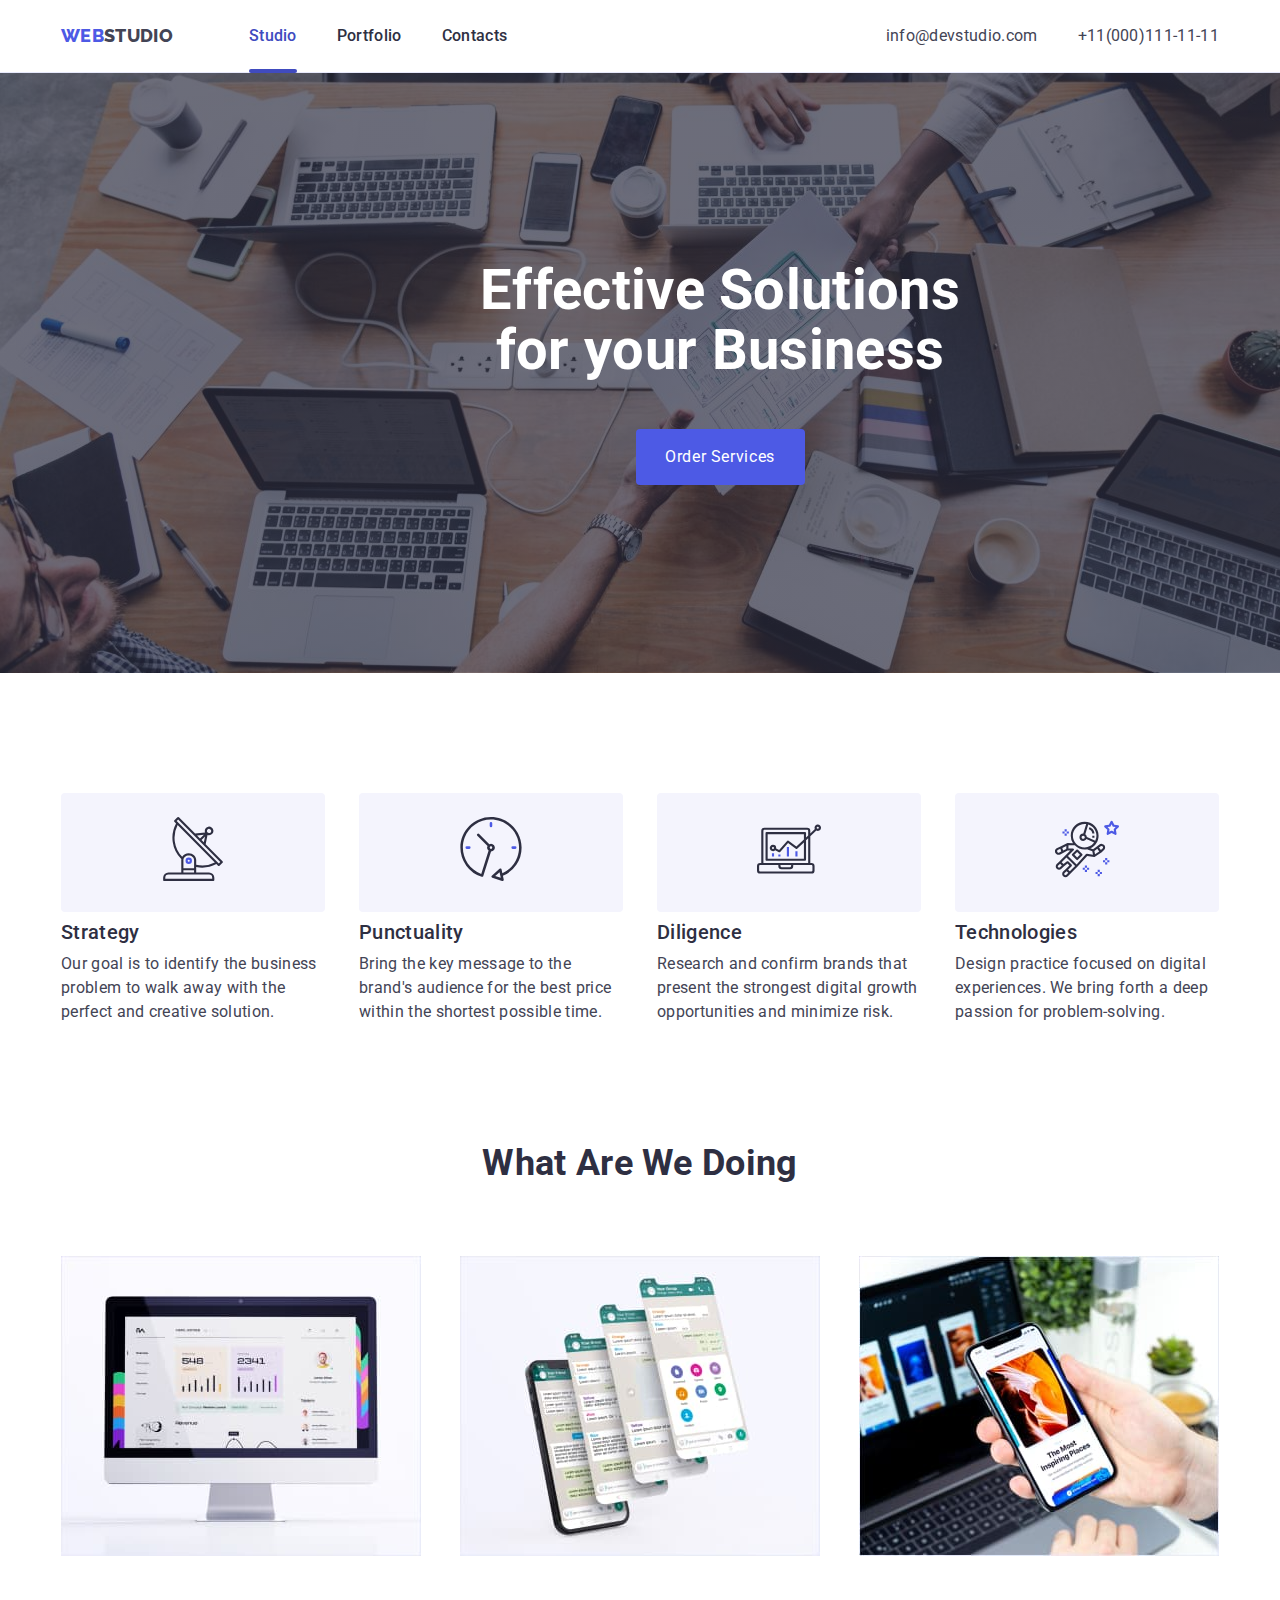
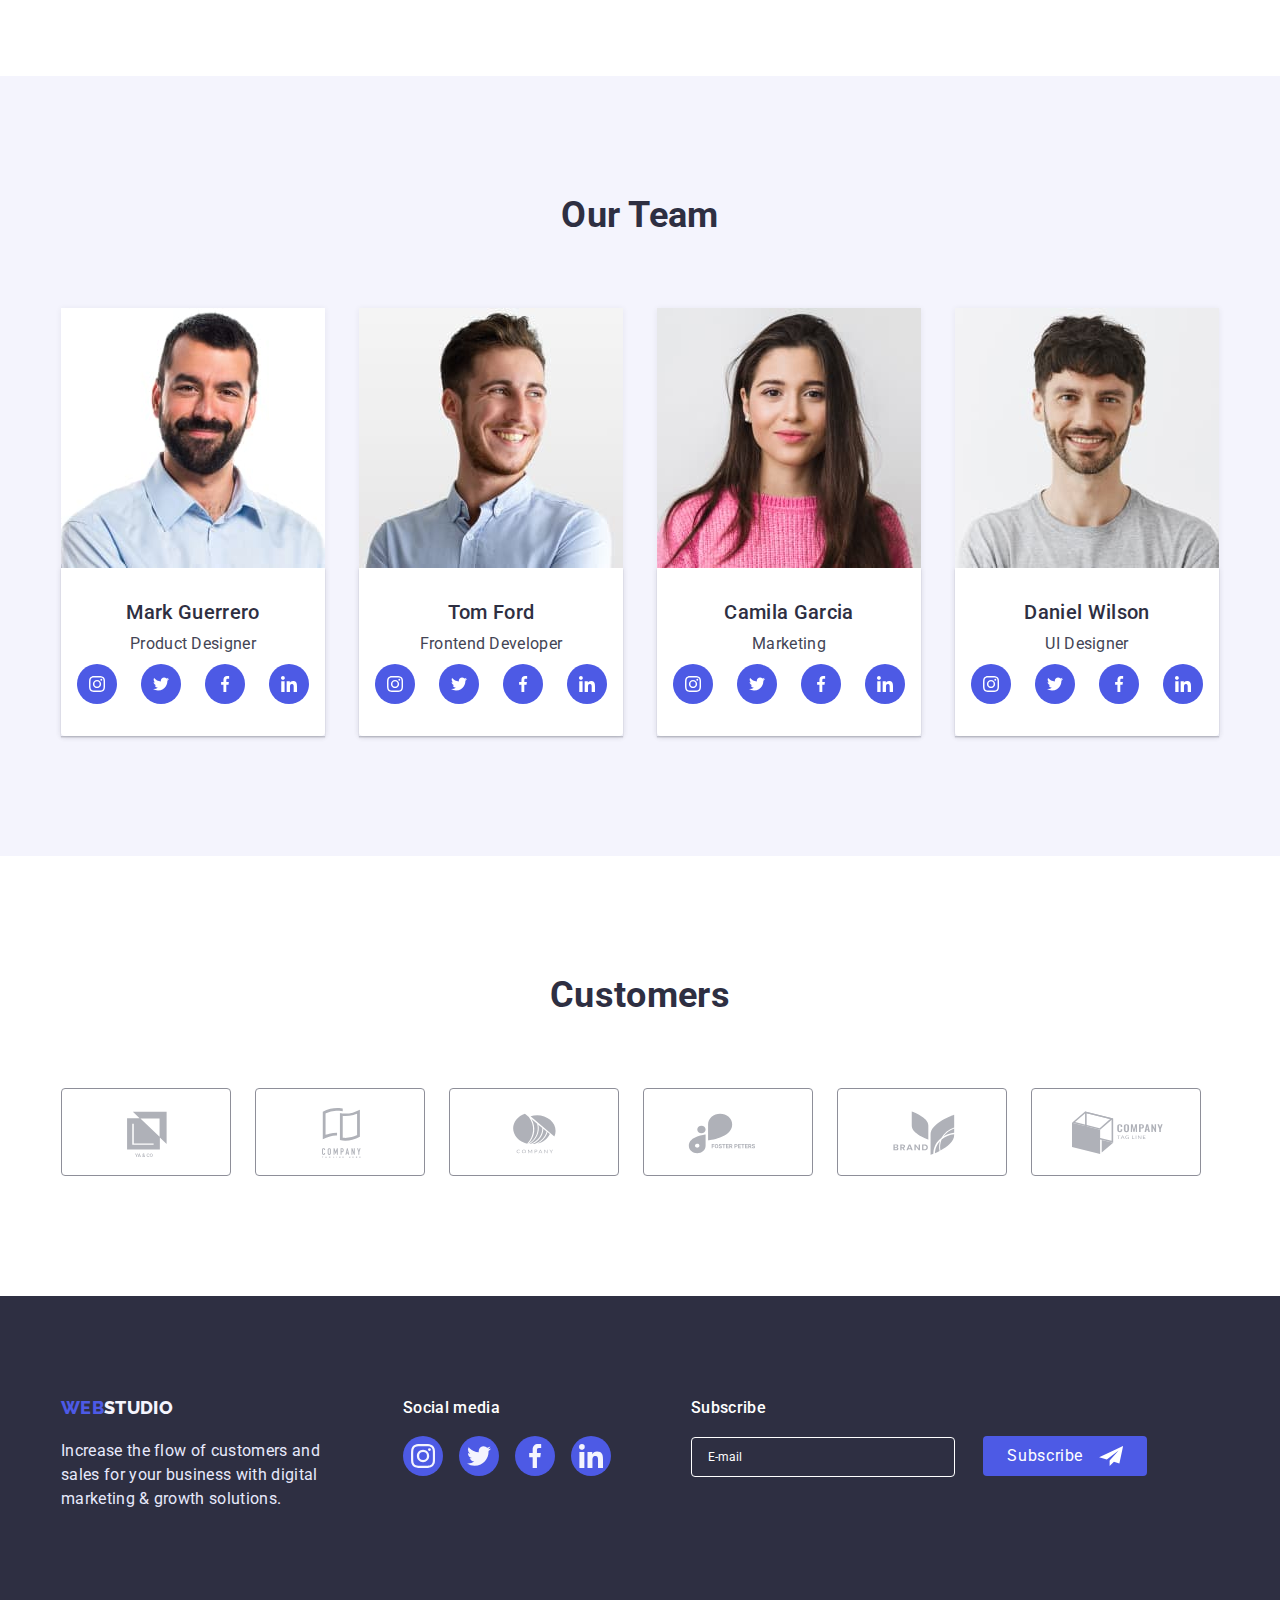
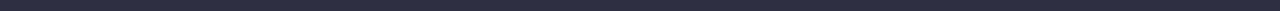
==== commit bd797d74: "update" ====
--- a/index.html
+++ b/index.html
@@ -407,43 +407,47 @@
               </li>
             </ul>
             <li class="footer-list-item">
-              <form class="form-sub" action=""></form>
+              <form class="form-sub"></form>
               <p class="footer-sub">Subscribe</p>
               <input class="sub-mail" type="email" placeholder="E-mail">
-              <button class="sub-button" type="button">Subscribe<svg class="svg-sub" width="24" height="20"><use href="./images/symbol-defs.svg#icon-sub"></use></svg></button></form>
-            </li>
-          </li>
+              <button class="sub-button" type="button">Subscribe<svg class="svg-sub" width="24" height="20"><use href="./images/symbol-defs.svg#icon-sub"></use></svg></button>
+            </li>
+          
         </ul>
       </div>
     </footer>
-    <div class="backdrop" data-modal>
-<div class="modal">
-<button class="modal-button" type="button" data-modal-close>
-  <svg class="modal-icon" width="8" height="8">
-    <use href="./images/symbol-defs.svg#icon-exit"></use>
-  </svg>
-</button>
+    <div class="backdrop is-hidden" data-modal>
+<div class="modal ">
 <form class="modal-form">
-  <strong>Leave your contacts and we will call you back</strong>
-  
-<label class="modal-label" for="">Name</label>
-<div class="modal-item"><input class="modal-input" type="text">
+  <button class="modal-button" type="button" data-modal-close>
+    <svg class="modal-icon" width="8" height="8">
+      <use href="./images/symbol-defs.svg#icon-exit"></use>
+    </svg>
+  </button>
+  <strong class="modal-title">Leave your contacts and we will call you back</strong>
+<label class="modal-label" for="name" >Name</label>
+<div class="modal-item"><input class="modal-input" id="name" type="text">
 <svg class="modal-svg" width="18" height="18"><use href="./images/symbol-defs.svg#icon-person"></use></svg></div>
-<label class="modal-label" for="">Phone</label>
-<div class="modal-item"><input class="modal-input" type="tel">
+<label class="modal-label" for="phone">Phone</label>
+<div class="modal-item"><input class="modal-input" id="phone" type="tel">
 <svg class="modal-svg" width="18" height="24"><use href="./images/symbol-defs.svg#icon-phone"></use></svg></div>
-<label class="modal-label" for="">Email</label>
-<div class="modal-item"><input class="modal-input" type="email">
-<svg class="modal-svg" width="18" height="24"><use href="./images/symbol-defs.svg#icon-person"></use></svg></div>
-<div class="modal-item"><label class="modal-label" for="">Comment</label>
-<textarea class="modal-comment"  name="" id="" cols="30" rows="6" placeholder="Text input"></textarea></div>
-<label>
-<input class="modal-checkbox" type="checkbox" />
-<svg class="modal-custom-checkbox" width="20" height="8"><use class="access" href=".images/symbol-defs.svg#icon-access"></use>
-<use class="default" href="./images/symbol-defs.svg#icon-default"></use></svg>
-<p>I accept the terms and conditions of the <a href="">Privacy Policy</a></p></label>
-
+<label class="modal-label" for="email">Email</label>
+<div class="modal-item"><input class="modal-input" id="email" type="email">
+<svg class="modal-svg" width="18" height="24"><use href="./images/symbol-defs.svg#icon-email"></use></svg></div>
+<div class="modal-item"><label class="modal-label" for="comment">Comment</label>
+<textarea class="modal-comment" id="comment" cols="30" rows="6" placeholder="Text input"></textarea></div>
+<label class="modal-agreement">
+<input class="modal-checkbox hidden" type="checkbox" />
+<svg class="modal-custom-checkbox" width="16" height="16">
+  <use class="unchecked" href="./images/symbol-defs.svg#icon-default"></use>
+  <use class="checked" href="./images/symbol-defs.svg#icon-access"></use>
+</svg>
+<span class="modal-text">I accept the terms and conditions of the <a href="">Privacy Policy</a>
+</span>
+</label>
+<button class="modal-button-sumbit" type="submit">Send</button>
 </form>
+    </div>
     </div>
     <script src="./scripts/modal.js"></script>
   </body>
--- a/styles/styles.css
+++ b/styles/styles.css
@@ -11,6 +11,7 @@
     --footer-focus:#31D0AA;
     --footer-bg-link:#ffffff1A;
     --modal-bg: rgba(46, 47, 66, 0.4);
+    --modal-border: #2E2F4266;
 }
 
 ul{
@@ -41,6 +42,15 @@
 button {
     border:none
 }
+
+.icon {
+    display: inline-block;
+    width: 1em;
+    height: 1em;
+    stroke-width: 0;
+    stroke: currentColor;
+    fill: currentColor;
+  }
 
 
 body {
@@ -56,7 +66,6 @@
     max-width: 1158px;
     margin: 0 auto;
     box-sizing: border-box; 
-    padding: 0 15px 0 15px;
 }
 
 .header-container {
@@ -453,7 +462,18 @@
     opacity: 1;
     font-size: 12px;
     line-height: 24px;
-    
+    transition-property: border-color;
+    transition-duration: 250ms;
+    transition-timing-function: cubic-bezier(0.4, 0, 0.2, 1);
+}
+
+.sub-mail:hover, .sub-mail:focus {
+    border-color: var(--linkscolor);
+    outline: transparent;
+}
+
+.sub-mail::placeholder {
+    color: var(--background);
 }
 
 .form-sub {
@@ -472,8 +492,15 @@
     line-height: 24px;
     font-size: 16px;
     align-items: center;
-}
-
+    transition-property: background-color;
+    transition-duration: 250ms;
+    transition-timing-function: cubic-bezier(0.4, 0, 0.2, 1);
+    cursor: pointer;
+}
+
+.sub-button:hover, .sub-button:focus {
+background-color: var(--hoverlink);
+}
 .svg-sub {
     fill:var(--background);
     margin-left: 16px;
@@ -523,7 +550,7 @@
     width: 40px;
     height: 40px;
     border-radius: 50%;
-    background-color: var(--footer-bg-link);
+    background-color: var(--linkscolor);
     transition-property: background-color;
 transition-duration: 250ms;
 transition-timing-function: cubic-bezier(0.4, 0, 0.2, 1);
@@ -576,6 +603,7 @@
     color: var(--background);
     box-shadow: 0px 3px 1px rgba(0, 0, 0, 0.1), 0px 2px 1px rgba(0, 0, 0, 0.08), 0px 2px 2px rgba(0, 0, 0, 0.12);
     border-color: var(--linkscolor);
+    outline: transparent;
 }
 
 .apps-post {
@@ -677,6 +705,7 @@
     opacity: 0;
     visibility: hidden;
     pointer-events: none;
+    transform: translate(0);
 }
 
 .modal {
@@ -685,11 +714,17 @@
     left: 50%;
     transform: translate(-50%, -50%);
     width: 408px;
-    height: 584px;
+    height: 608px;
     background-color: var(--background);
     border-radius: 4px;
     box-shadow: 0px 1px 1px rgba(0, 0, 0, 0.14), 0px 1px 3px rgba(0, 0, 0, 0.12), 0px 2px 1px rgba(0, 0, 0, 0.2);
     padding: 24px;
+}
+.modal-title{
+    padding-top: 48px;
+    padding-bottom: 16px;
+    display: block;
+    text-align: center;
 }
 .modal-button {
     position:absolute;
@@ -711,13 +746,22 @@
 .modal-button:focus, .modal-button:hover {
     background-color: var(--hoverlink);
     cursor: pointer;
+    fill:var(--background)
 }
 
 .modal-item {
     display: flex;
     flex-direction: column;
-    margin-bottom: 10px;
+    margin-bottom: 8px;
     position: relative;
+}
+
+.modal-item:last-of-type{
+    margin-bottom: 16px;
+}
+
+.modal-agreement {
+    display: flex;
 }
 
 .modal-label {
@@ -738,41 +782,99 @@
 
 .modal-input {
     height: 40px;
+    border-radius: 4px;
+    border-color: var(--modal-border);
+    transition-property: border-color;
+    transition-duration: 250ms;
+    transition-timing-function: cubic-bezier(0.4, 0, 0.2, 1);
+}
+
+.modal-input:hover, .modal-input:focus {
+    border-color: var(--linkscolor);
+    outline: transparent;
 }
 
 .modal-comment {
     padding-left: 16px;
     padding-top: 8px;
-}
-
-.modal-checkbox {
+    resize: none;
+    border-radius: 4px;
+    transition-property: border-color;
+    transition-duration: 250ms;
+    transition-timing-function: cubic-bezier(0.4, 0, 0.2, 1);
+}
+
+.modal-comment:hover, .modal-comment:focus {
+outline: transparent;
+border-color: var(--linkscolor);
+
+}
+
+.unchecked {
+    width: 16px;
+    height: 16px;
+}
+.checked {
+    width: 16px;
+    height: 16px;
+}
+
+.checked {
+    fill: transparent;
+    opacity: 0;
+    transition: outline-color 250ms cubic-bezier(0.4, 0, 0.2, 1);
+  }
+  .modal-custom-checkbox {
+    cursor: pointer;
     outline: 2px solid transparent;
-}
-
-.modal-custom-checkbox {
-    width:16px;
-    height: 16px;
-    color: transparent;
-    justify-content: center;
+  }
+  .modal-checkbox:focus:not(:checked) + .modal-custom-checkbox {
+    opacity: 1;
+  }
+  .modal-checkbox:checked + .modal-custom-checkbox > .checked {
+    opacity: 1;
+    fill: var(--hoverlink);
+  }
+  .unchecked {
+    fill-opacity: 0;
+  }
+  .modal-checkbox:checked + .modal-custom-checkbox > .unchecked {
+    opacity: 0;
+  }
+
+
+
+  .modal-text {
+    font-size: 12px;
+    letter-spacing: 0.04em;
+    color: var(--customers-bg);
+    padding-left: 8px;
+    vertical-align: middle;
+  }
+
+  .modal-button-sumbit {
+    margin-top: 24px;
+    margin-bottom: 24px;
     text-align: center;
+    display: block;
+    position: absolute;
+    text-align: center;
+    left: 50%;
+    transform: translateX(-50%);
+    padding: 16px 32px;
+    background-color: var(--linkscolor);
+    color: var(--background);
+    border-radius: 4px;
+    font-size: 16px;
+    line-height: 24px;
+    letter-spacing: 0.04em;
+    width: 169px;
     cursor: pointer;
-    border: 1px solid var(--maincolor);
-    border-radius: 2px;
-
-}
-
-.modal-checkbox:focus:not(:access) + .modal-custom-checkbox {
-    opacity: 1;
-}
-
-.modal-checkbox:access + .modal-custom-checkbox > .access {
-    opacity: 1;
-}
-
-.default {
-    fill-opacity: 0;
-}
-
-.modal-checkbox:access + .modal-custom-checkbox > .default {
-    opacity: 0;
-}+    transition-property: background-color;
+    transition-duration: 250ms;
+    transition-timing-function: cubic-bezier(0.4, 0, 0.2, 1);
+  }
+
+  .modal-button-sumbit:hover, .modal-button-sumbit:focus {
+    background-color: var(--hoverlink);
+  }
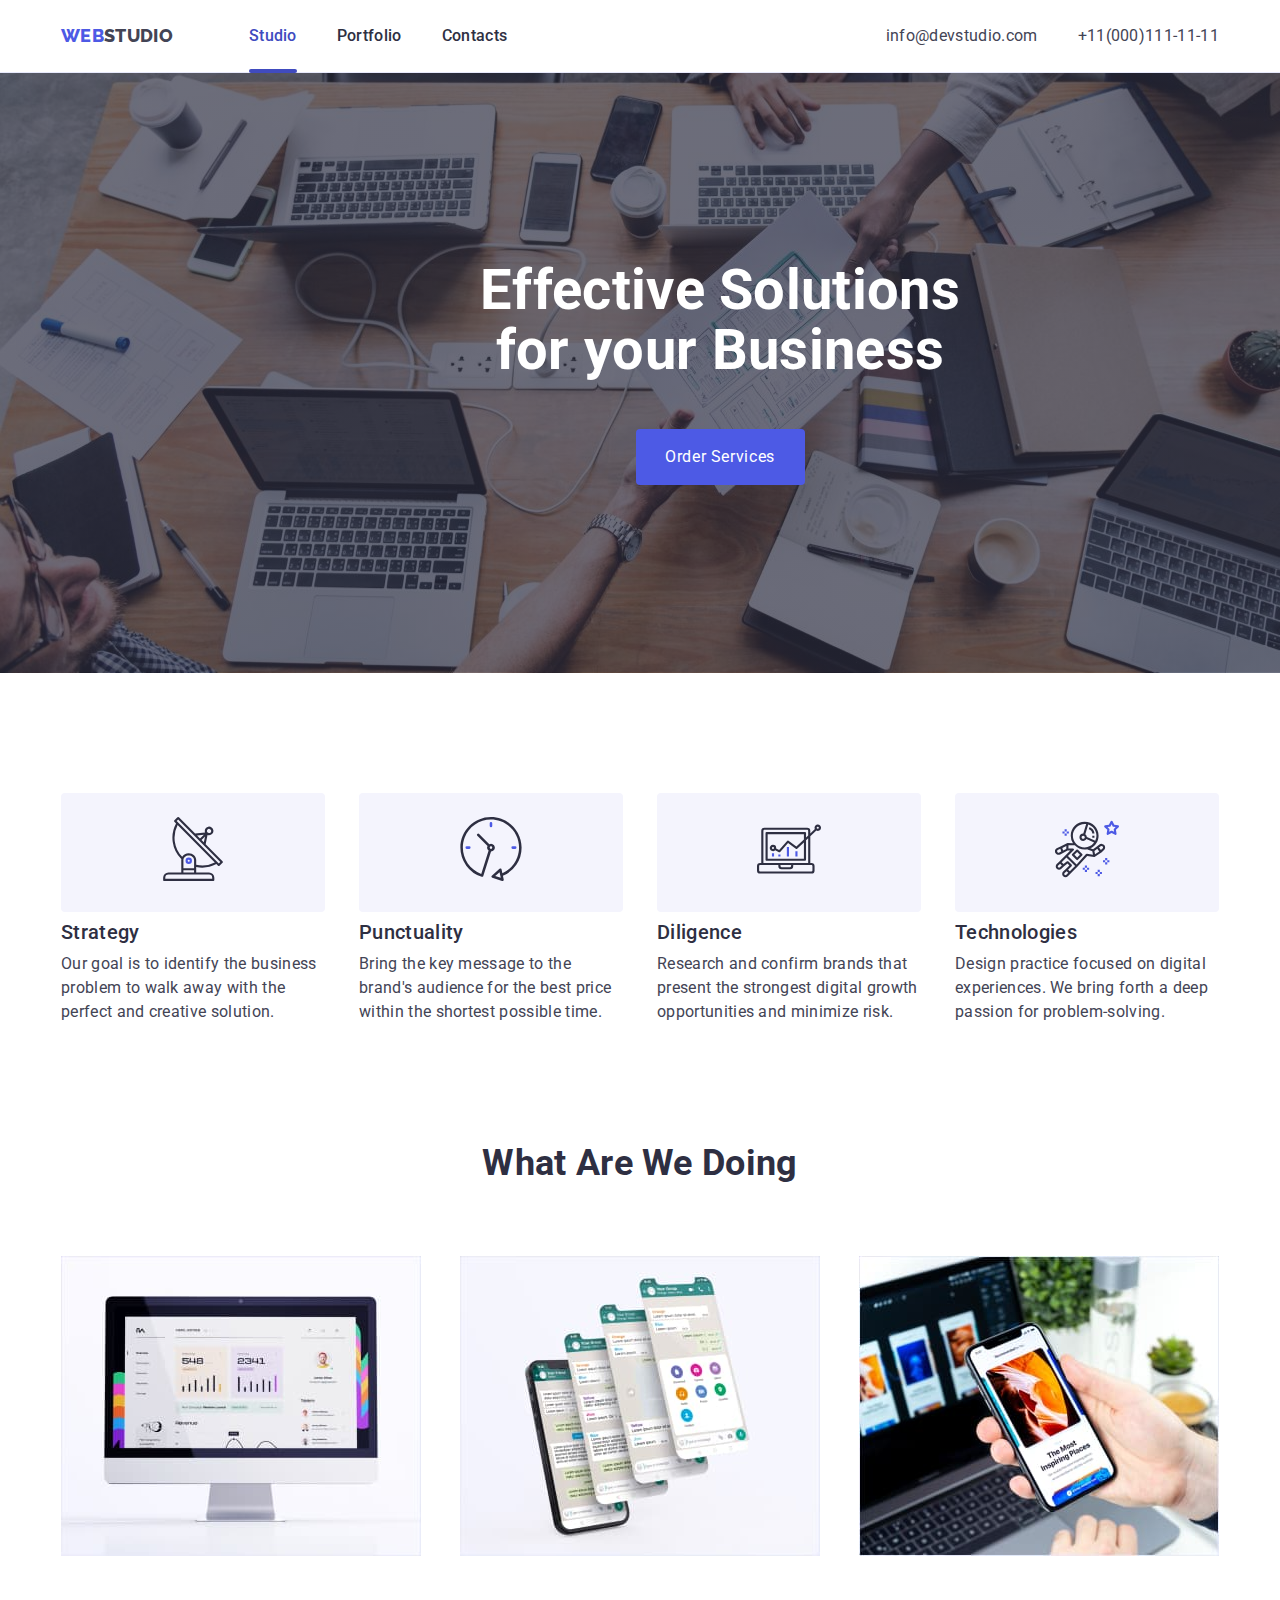
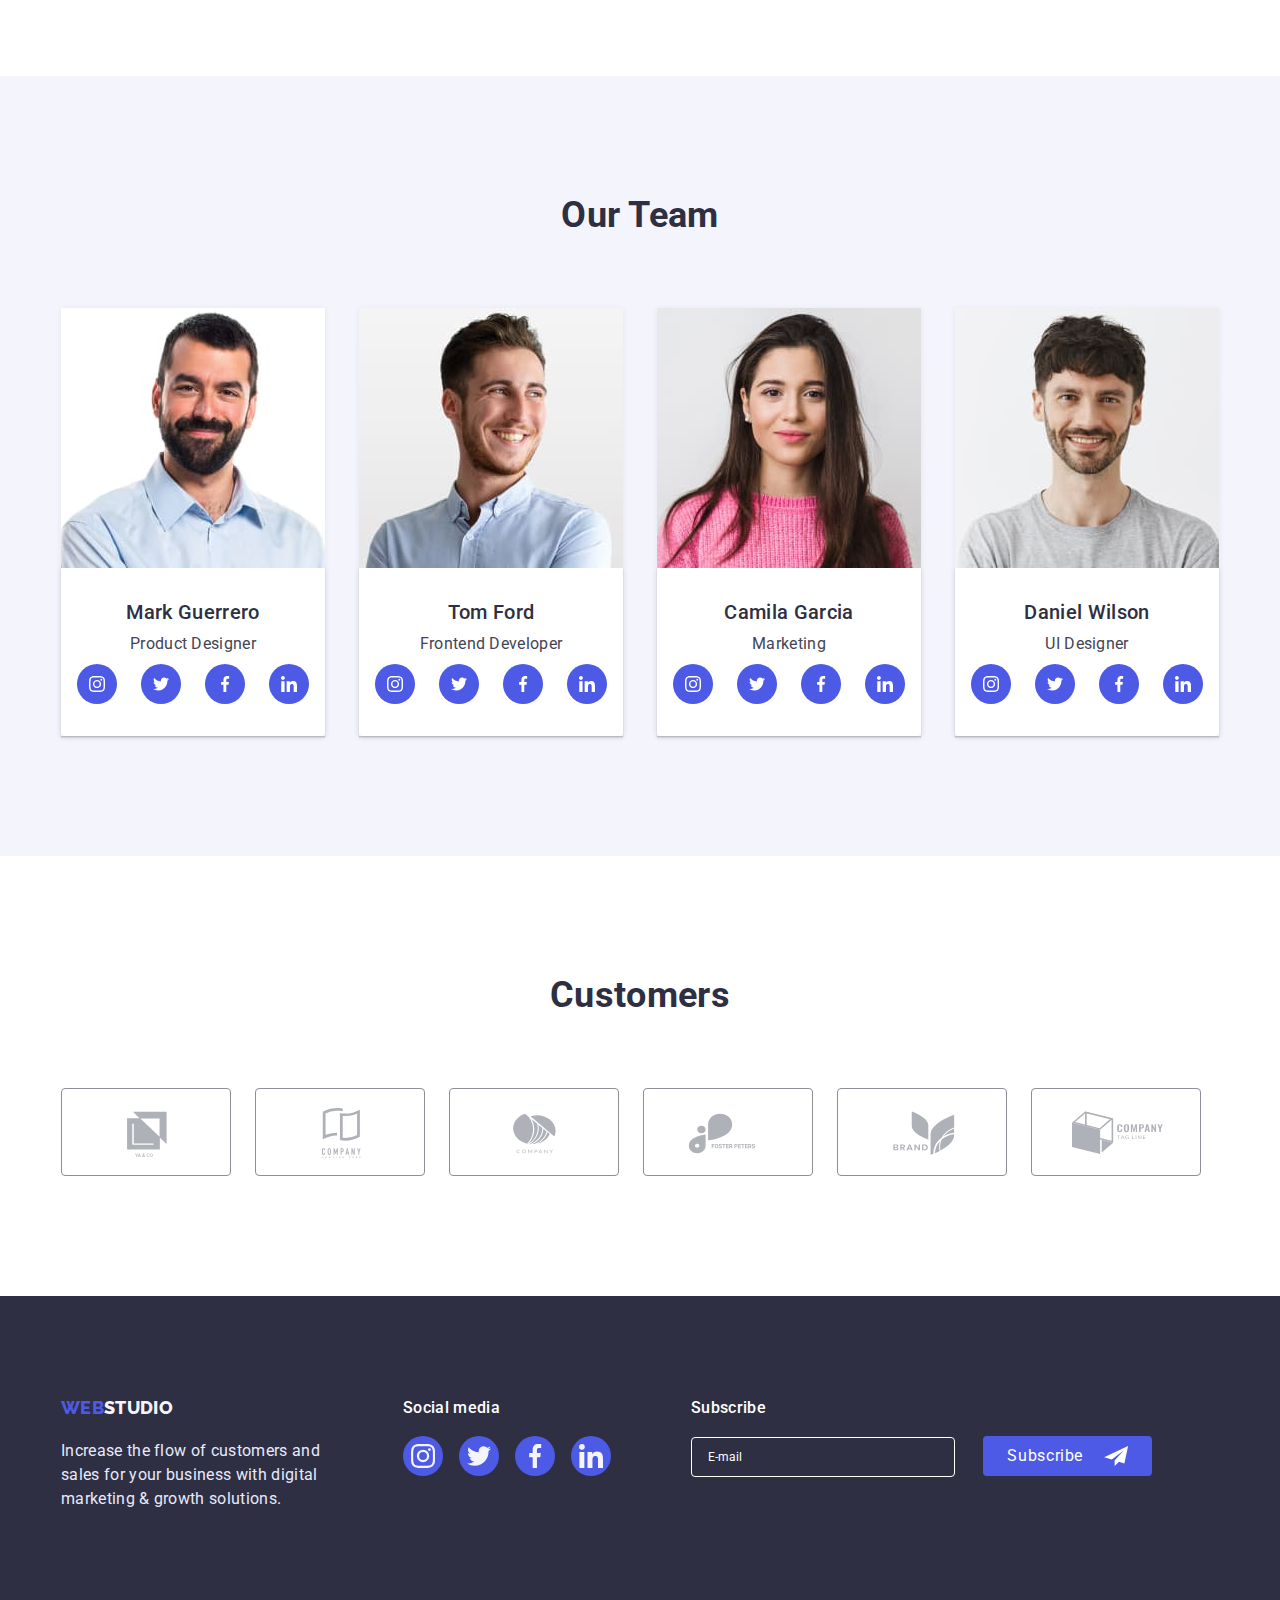
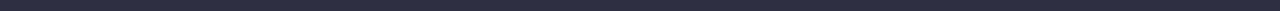
==== commit 95502402: "update" ====
--- a/index.html
+++ b/index.html
@@ -12,6 +12,7 @@
     <link href="./styles/styles.css" rel="stylesheet" />
     <title>Document</title>
   </head>
+
   <body>
     <header class="head-nav">
       <div class="header-container">
@@ -22,7 +23,9 @@
 
           <ul class="list-nav">
             <li class="list-item">
-              <a href="./index.html" class="nav-list-hyper-link active animation"
+              <a
+                href="./index.html"
+                class="nav-list-hyper-link active animation"
                 >Studio</a
               >
             </li>
@@ -56,7 +59,9 @@
       <section class="section hero">
         <div class="conteiner">
           <h1 class="business-title">Effective Solutions for your Business</h1>
-          <button type="button" class="order-button" data-modal-open>Order Services</button>
+          <button type="button" class="order-button" data-modal-open>
+            Order Services
+          </button>
         </div>
       </section>
       <section class="section futures">
@@ -163,33 +168,43 @@
                 <p class="team-position">Product Designer</p>
                 <ul class="team-svg-list list">
                   <li class="team-svg-item">
-                    <a class="svg-link" href=""
-                      ><svg class="team-svg" width="16" height="16">
+                    <a class="svg-link" href="">
+                      <svg class="team-svg" width="16" height="16">
                         <use
                           href="./images/symbol-defs.svg#icon-instagram-2"
-                        ></use></svg></a>
-                  </li>
-
-                  <li class="team-svg-item">
-                    <a href="" class="svg-link"
-                      ><svg class="team-svg" width="16" height="16">
+                        ></use>
+                      </svg>
+                    </a>
+                  </li>
+
+                  <li class="team-svg-item">
+                    <a href="" class="svg-link">
+                      <svg class="team-svg" width="16" height="16">
                         <use
                           href="./images/symbol-defs.svg#icon-twitter-1"
-                        ></use></svg></a>
-                  </li>
-
-                  <li class="team-svg-item">
-                    <a href="" class="svg-link"
-                      ><svg class="team-svg" width="16" height="16">
-                        <use
-                          href="./images/symbol-defs.svg#icon-facebook-1"></use></svg></a>
-                  </li>
-
-                  <li class="team-svg-item">
-                    <a href="" class="svg-link"
-                      ><svg class="team-svg" width="16" height="16">
-                        <use
-                          href="./images/symbol-defs.svg#icon-linkedin-1"></use></svg></a>
+                        ></use>
+                      </svg>
+                    </a>
+                  </li>
+
+                  <li class="team-svg-item">
+                    <a href="" class="svg-link">
+                      <svg class="team-svg" width="16" height="16">
+                        <use
+                          href="./images/symbol-defs.svg#icon-facebook-1"
+                        ></use>
+                      </svg>
+                    </a>
+                  </li>
+
+                  <li class="team-svg-item">
+                    <a href="" class="svg-link">
+                      <svg class="team-svg" width="16" height="16">
+                        <use
+                          href="./images/symbol-defs.svg#icon-linkedin-1"
+                        ></use>
+                      </svg>
+                    </a>
                   </li>
                 </ul>
               </div>
@@ -206,33 +221,43 @@
                 <p class="team-position">Frontend Developer</p>
                 <ul class="team-svg-list list">
                   <li class="team-svg-item">
-                    <a class="svg-link" href=""
-                      ><svg class="team-svg" width="16" height="16">
+                    <a class="svg-link" href="">
+                      <svg class="team-svg" width="16" height="16">
                         <use
                           href="./images/symbol-defs.svg#icon-instagram-2"
-                        ></use></svg></a>
-                  </li>
-
-                  <li class="team-svg-item">
-                    <a href="" class="svg-link"
-                      ><svg class="team-svg" width="16" height="16">
-                        <use
-                          href="./images/symbol-defs.svg#icon-twitter-1"></use></svg></a>
-                  </li>
-
-                  <li class="team-svg-item">
-                    <a href="" class="svg-link"
-                      ><svg class="team-svg" width="16" height="16">
+                        ></use>
+                      </svg>
+                    </a>
+                  </li>
+
+                  <li class="team-svg-item">
+                    <a href="" class="svg-link">
+                      <svg class="team-svg" width="16" height="16">
+                        <use
+                          href="./images/symbol-defs.svg#icon-twitter-1"
+                        ></use>
+                      </svg>
+                    </a>
+                  </li>
+
+                  <li class="team-svg-item">
+                    <a href="" class="svg-link">
+                      <svg class="team-svg" width="16" height="16">
                         <use
                           href="./images/symbol-defs.svg#icon-facebook-1"
-                        ></use></svg></a>
-                  </li>
-
-                  <li class="team-svg-item">
-                    <a href="" class="svg-link"
-                      ><svg class="team-svg" width="16" height="16">
-                        <use
-                          href="./images/symbol-defs.svg#icon-linkedin-1"></use></svg></a>
+                        ></use>
+                      </svg>
+                    </a>
+                  </li>
+
+                  <li class="team-svg-item">
+                    <a href="" class="svg-link">
+                      <svg class="team-svg" width="16" height="16">
+                        <use
+                          href="./images/symbol-defs.svg#icon-linkedin-1"
+                        ></use>
+                      </svg>
+                    </a>
                   </li>
                 </ul>
               </div>
@@ -249,32 +274,43 @@
                 <p class="team-position">Marketing</p>
                 <ul class="team-svg-list list">
                   <li class="team-svg-item">
-                    <a class="svg-link" href=""
-                      ><svg class="team-svg" width="16" height="16">
+                    <a class="svg-link" href="">
+                      <svg class="team-svg" width="16" height="16">
                         <use
                           href="./images/symbol-defs.svg#icon-instagram-2"
-                        ></use></svg></a>
-                  </li>
-
-                  <li class="team-svg-item">
-                    <a href="" class="svg-link"
-                      ><svg class="team-svg" width="16" height="16">
-                        <use
-                          href="./images/symbol-defs.svg#icon-twitter-1"></use></svg></a>
-                  </li>
-
-                  <li class="team-svg-item">
-                    <a href="" class="svg-link"
-                      ><svg class="team-svg" width="16" height="16">
-                        <use
-                          href="./images/symbol-defs.svg#icon-facebook-1"></use></svg></a>
-                  </li>
-
-                  <li class="team-svg-item">
-                    <a href="" class="svg-link"
-                      ><svg class="team-svg" width="16" height="16">
-                        <use
-                          href="./images/symbol-defs.svg#icon-linkedin-1"></use></svg></a>
+                        ></use>
+                      </svg>
+                    </a>
+                  </li>
+
+                  <li class="team-svg-item">
+                    <a href="" class="svg-link">
+                      <svg class="team-svg" width="16" height="16">
+                        <use
+                          href="./images/symbol-defs.svg#icon-twitter-1"
+                        ></use>
+                      </svg>
+                    </a>
+                  </li>
+
+                  <li class="team-svg-item">
+                    <a href="" class="svg-link">
+                      <svg class="team-svg" width="16" height="16">
+                        <use
+                          href="./images/symbol-defs.svg#icon-facebook-1"
+                        ></use>
+                      </svg>
+                    </a>
+                  </li>
+
+                  <li class="team-svg-item">
+                    <a href="" class="svg-link">
+                      <svg class="team-svg" width="16" height="16">
+                        <use
+                          href="./images/symbol-defs.svg#icon-linkedin-1"
+                        ></use>
+                      </svg>
+                    </a>
                   </li>
                 </ul>
               </div>
@@ -291,31 +327,43 @@
                 <p class="team-position">UI Designer</p>
                 <ul class="team-svg-list list">
                   <li class="team-svg-item">
-                    <a class="svg-link" href=""
-                      ><svg class="team-svg" width="16" height="16">
-                        <use
-                          href="./images/symbol-defs.svg#icon-instagram-2"></use></svg></a>
-                  </li>
-
-                  <li class="team-svg-item">
-                    <a href="" class="svg-link"
-                      ><svg class="team-svg" width="16" height="16">
-                        <use
-                          href="./images/symbol-defs.svg#icon-twitter-1"></use></svg></a>
-                  </li>
-
-                  <li class="team-svg-item">
-                    <a href="" class="svg-link"
-                      ><svg class="team-svg" width="16" height="16">
-                        <use
-                          href="./images/symbol-defs.svg#icon-facebook-1"></use></svg></a>
-                  </li>
-
-                  <li class="team-svg-item">
-                    <a href="" class="svg-link"
-                      ><svg class="team-svg" width="16" height="16">
-                        <use
-                          href="./images/symbol-defs.svg#icon-linkedin-1"></use></svg></a>
+                    <a class="svg-link" href="">
+                      <svg class="team-svg" width="16" height="16">
+                        <use
+                          href="./images/symbol-defs.svg#icon-instagram-2"
+                        ></use>
+                      </svg>
+                    </a>
+                  </li>
+
+                  <li class="team-svg-item">
+                    <a href="" class="svg-link">
+                      <svg class="team-svg" width="16" height="16">
+                        <use
+                          href="./images/symbol-defs.svg#icon-twitter-1"
+                        ></use>
+                      </svg>
+                    </a>
+                  </li>
+
+                  <li class="team-svg-item">
+                    <a href="" class="svg-link">
+                      <svg class="team-svg" width="16" height="16">
+                        <use
+                          href="./images/symbol-defs.svg#icon-facebook-1"
+                        ></use>
+                      </svg>
+                    </a>
+                  </li>
+
+                  <li class="team-svg-item">
+                    <a href="" class="svg-link">
+                      <svg class="team-svg" width="16" height="16">
+                        <use
+                          href="./images/symbol-defs.svg#icon-linkedin-1"
+                        ></use>
+                      </svg>
+                    </a>
                   </li>
                 </ul>
               </div>
@@ -328,34 +376,46 @@
           <h2 class="section-title">Customers</h2>
           <ul class="customers-list list">
             <li class="customers-item">
-              <a class="customers-link" href=""
-                ><svg class="customers-svg" width="104" height="54">
-                  <use href="./images/symbol-defs.svg#icon-Logo-1"></use></svg></a>
+              <a class="customers-link" href="">
+                <svg class="customers-svg" width="104" height="54">
+                  <use href="./images/symbol-defs.svg#icon-Logo-1"></use>
+                </svg>
+              </a>
             </li>
             <li class="customers-item">
-              <a class="customers-link" href=""
-                ><svg class="customers-svg" width="104" height="54">
-                  <use href="./images/symbol-defs.svg#icon-Logo-2"></use></svg></a>
+              <a class="customers-link" href="">
+                <svg class="customers-svg" width="104" height="54">
+                  <use href="./images/symbol-defs.svg#icon-Logo-2"></use>
+                </svg>
+              </a>
             </li>
             <li class="customers-item">
-              <a class="customers-link" href=""
-                ><svg class="customers-svg" width="104" height="54">
-                  <use href="./images/symbol-defs.svg#icon-Logo-3"></use></svg></a>
+              <a class="customers-link" href="">
+                <svg class="customers-svg" width="104" height="54">
+                  <use href="./images/symbol-defs.svg#icon-Logo-3"></use>
+                </svg>
+              </a>
             </li>
             <li class="customers-item">
-              <a class="customers-link" href=""
-                ><svg class="customers-svg" width="104" height="54">
-                  <use href="./images/symbol-defs.svg#icon-Logo-4"></use></svg></a>
+              <a class="customers-link" href="">
+                <svg class="customers-svg" width="104" height="54">
+                  <use href="./images/symbol-defs.svg#icon-Logo-4"></use>
+                </svg>
+              </a>
             </li>
             <li class="customers-item">
-              <a class="customers-link" href=""
-                ><svg class="customers-svg" width="104" height="54">
-                  <use href="./images/symbol-defs.svg#icon-Logo-5"></use></svg></a>
+              <a class="customers-link" href="">
+                <svg class="customers-svg" width="104" height="54">
+                  <use href="./images/symbol-defs.svg#icon-Logo-5"></use>
+                </svg>
+              </a>
             </li>
             <li class="customers-item">
-              <a class="customers-link" href=""
-                ><svg class="customers-svg" width="104" height="54">
-                  <use href="./images/symbol-defs.svg#icon-Logo-6"></use></svg></a>
+              <a class="customers-link" href="">
+                <svg class="customers-svg" width="104" height="54">
+                  <use href="./images/symbol-defs.svg#icon-Logo-6"></use>
+                </svg>
+              </a>
             </li>
           </ul>
         </div>
@@ -365,9 +425,9 @@
       <div class="conteiner">
         <ul class="footer-list list">
           <li class="footer-list-item">
-            <a href="./index.html" class="footer-logo"
-              >Web<span class="footer-color-white">Studio</span></a
-            >
+            <a href="./index.html" class="footer-logo">
+              Web<span class="footer-color-white">Studio</span>
+            </a>
             <p class="footer-text">
               Increase the flow of customers and sales for your business with
               digital marketing & growth solutions.
@@ -377,77 +437,115 @@
             <p class="footer-media">Social media</p>
             <ul class="footer-svg-list list">
               <li class="footer-svg-item">
-                <a class="footer-svg-link" href=""
-                  ><svg class="footer-svg" width="24" height="24">
-                    <use
-                      href="./images/symbol-defs.svg#icon-instagram-2"></use></svg></a>
+                <a class="footer-svg-link" href="">
+                  <svg class="footer-svg" width="24" height="24">
+                    <use href="./images/symbol-defs.svg#icon-instagram-2"></use>
+                  </svg>
+                </a>
               </li>
 
               <li class="footer-svg-item">
-                <a href="" class="footer-svg-link"
-                  ><svg class="footer-svg" width="24" height="24">
-                    <use
-                      href="./images/symbol-defs.svg#icon-twitter-1"
-                    ></use></svg></a>
+                <a href="" class="footer-svg-link">
+                  <svg class="footer-svg" width="24" height="24">
+                    <use href="./images/symbol-defs.svg#icon-twitter-1"></use>
+                  </svg>
+                </a>
               </li>
 
               <li class="footer-svg-item">
-                <a href="" class="footer-svg-link"
-                  ><svg class="footer-svg" width="24" height="24">
-                    <use
-                      href="./images/symbol-defs.svg#icon-facebook-1"
-                    ></use></svg></a>
+                <a href="" class="footer-svg-link">
+                  <svg class="footer-svg" width="24" height="24">
+                    <use href="./images/symbol-defs.svg#icon-facebook-1"></use>
+                  </svg>
+                </a>
               </li>
 
               <li class="footer-svg-item">
-                <a href="" class="footer-svg-link"
-                  ><svg class="footer-svg" width="24" height="24">
-                    <use
-                      href="./images/symbol-defs.svg#icon-linkedin-1"></use></svg></a>
+                <a href="" class="footer-svg-link">
+                  <svg class="footer-svg" width="24" height="24">
+                    <use href="./images/symbol-defs.svg#icon-linkedin-1"></use>
+                  </svg>
+                </a>
               </li>
             </ul>
-            <li class="footer-list-item">
-              <form class="form-sub"></form>
-              <p class="footer-sub">Subscribe</p>
-              <input class="sub-mail" type="email" placeholder="E-mail">
-              <button class="sub-button" type="button">Subscribe<svg class="svg-sub" width="24" height="20"><use href="./images/symbol-defs.svg#icon-sub"></use></svg></button>
-            </li>
-          
+          </li>
+
+          <li class="footer-list-item">
+            <form class="form-sub"></form>
+            <p class="footer-sub">Subscribe</p>
+            <input class="sub-mail" type="email" placeholder="E-mail" />
+            <button class="sub-button" type="button">
+              Subscribe
+              <svg class="svg-sub" width="24" height="20">
+                <use href="./images/symbol-defs.svg#icon-sub"></use>
+              </svg>
+            </button>
+          </li>
         </ul>
       </div>
     </footer>
     <div class="backdrop is-hidden" data-modal>
-<div class="modal ">
-<form class="modal-form">
-  <button class="modal-button" type="button" data-modal-close>
-    <svg class="modal-icon" width="8" height="8">
-      <use href="./images/symbol-defs.svg#icon-exit"></use>
-    </svg>
-  </button>
-  <strong class="modal-title">Leave your contacts and we will call you back</strong>
-<label class="modal-label" for="name" >Name</label>
-<div class="modal-item"><input class="modal-input" id="name" type="text">
-<svg class="modal-svg" width="18" height="18"><use href="./images/symbol-defs.svg#icon-person"></use></svg></div>
-<label class="modal-label" for="phone">Phone</label>
-<div class="modal-item"><input class="modal-input" id="phone" type="tel">
-<svg class="modal-svg" width="18" height="24"><use href="./images/symbol-defs.svg#icon-phone"></use></svg></div>
-<label class="modal-label" for="email">Email</label>
-<div class="modal-item"><input class="modal-input" id="email" type="email">
-<svg class="modal-svg" width="18" height="24"><use href="./images/symbol-defs.svg#icon-email"></use></svg></div>
-<div class="modal-item"><label class="modal-label" for="comment">Comment</label>
-<textarea class="modal-comment" id="comment" cols="30" rows="6" placeholder="Text input"></textarea></div>
-<label class="modal-agreement">
-<input class="modal-checkbox hidden" type="checkbox" />
-<svg class="modal-custom-checkbox" width="16" height="16">
-  <use class="unchecked" href="./images/symbol-defs.svg#icon-default"></use>
-  <use class="checked" href="./images/symbol-defs.svg#icon-access"></use>
-</svg>
-<span class="modal-text">I accept the terms and conditions of the <a href="">Privacy Policy</a>
-</span>
-</label>
-<button class="modal-button-sumbit" type="submit">Send</button>
-</form>
-    </div>
+      <div class="modal">
+        <form class="modal-form">
+          <button class="modal-button" type="button" data-modal-close>
+            <svg class="modal-icon" width="8" height="8">
+              <use href="./images/symbol-defs.svg#icon-exit"></use>
+            </svg>
+          </button>
+          <strong class="modal-title"
+            >Leave your contacts and we will call you back</strong
+          >
+          <label class="modal-label" for="name">Name</label>
+          <div class="modal-item">
+            <input class="modal-input" id="name" type="text" />
+            <svg class="modal-svg" width="18" height="18">
+              <use href="./images/symbol-defs.svg#icon-person"></use>
+            </svg>
+          </div>
+          <label class="modal-label" for="phone">Phone</label>
+          <div class="modal-item">
+            <input class="modal-input" id="phone" type="tel" />
+            <svg class="modal-svg" width="18" height="24">
+              <use href="./images/symbol-defs.svg#icon-phone"></use>
+            </svg>
+          </div>
+          <label class="modal-label" for="email">Email</label>
+          <div class="modal-item">
+            <input class="modal-input" id="email" type="email" />
+            <svg class="modal-svg" width="18" height="24">
+              <use href="./images/symbol-defs.svg#icon-email"></use>
+            </svg>
+          </div>
+          <div class="modal-item">
+            <label class="modal-label" for="comment">Comment</label>
+            <textarea
+              class="modal-comment"
+              id="comment"
+              cols="30"
+              rows="6"
+              placeholder="Text input"
+            ></textarea>
+          </div>
+          <label class="modal-agreement">
+            <input class="modal-checkbox hidden" type="checkbox" />
+            <svg class="modal-custom-checkbox" width="16" height="16">
+              <use
+                class="unchecked"
+                href="./images/symbol-defs.svg#icon-default"
+              ></use>
+              <use
+                class="checked"
+                href="./images/symbol-defs.svg#icon-access"
+              ></use>
+            </svg>
+            <span class="modal-text"
+              >I accept the terms and conditions of the
+              <a href="">Privacy Policy</a>
+            </span>
+          </label>
+          <button class="modal-button-sumbit" type="submit">Send</button>
+        </form>
+      </div>
     </div>
     <script src="./scripts/modal.js"></script>
   </body>
--- a/styles/styles.css
+++ b/styles/styles.css
@@ -413,7 +413,6 @@
     transition-property: fill;
     transition-duration: 250ms;
     transition-timing-function: cubic-bezier(0.4, 0, 0.2, 1);
-    
 }
 
 .customers-link:hover .customers-svg,
@@ -714,7 +713,6 @@
     left: 50%;
     transform: translate(-50%, -50%);
     width: 408px;
-    height: 608px;
     background-color: var(--background);
     border-radius: 4px;
     box-shadow: 0px 1px 1px rgba(0, 0, 0, 0.14), 0px 1px 3px rgba(0, 0, 0, 0.12), 0px 2px 1px rgba(0, 0, 0, 0.2);
@@ -778,18 +776,21 @@
     top:50%;
     transform: translateY(-50%);
     left: 16px;
+    transition-property: fill;
+transition-duration: 250ms;
+transition-timing-function: cubic-bezier(0.4, 0, 0.2, 1);
 }
 
 .modal-input {
     height: 40px;
     border-radius: 4px;
     border-color: var(--modal-border);
-    transition-property: border-color;
+    transition-property: border-color, fill;
     transition-duration: 250ms;
     transition-timing-function: cubic-bezier(0.4, 0, 0.2, 1);
 }
 
-.modal-input:hover, .modal-input:focus {
+ .modal-input:focus {
     border-color: var(--linkscolor);
     outline: transparent;
 }
@@ -799,7 +800,7 @@
     padding-top: 8px;
     resize: none;
     border-radius: 4px;
-    transition-property: border-color;
+    transition-property: border-color, fill;
     transition-duration: 250ms;
     transition-timing-function: cubic-bezier(0.4, 0, 0.2, 1);
 }
@@ -807,7 +808,11 @@
 .modal-comment:hover, .modal-comment:focus {
 outline: transparent;
 border-color: var(--linkscolor);
-
+}
+
+.modal-input:focus + .modal-svg,
+.modal-input:hover + .modal-svg{
+    fill: var(--linkscolor);
 }
 
 .unchecked {
@@ -850,17 +855,14 @@
     color: var(--customers-bg);
     padding-left: 8px;
     vertical-align: middle;
+    margin-bottom: 24px;
   }
 
   .modal-button-sumbit {
-    margin-top: 24px;
-    margin-bottom: 24px;
+    margin: 0 auto;
     text-align: center;
     display: block;
-    position: absolute;
     text-align: center;
-    left: 50%;
-    transform: translateX(-50%);
     padding: 16px 32px;
     background-color: var(--linkscolor);
     color: var(--background);
